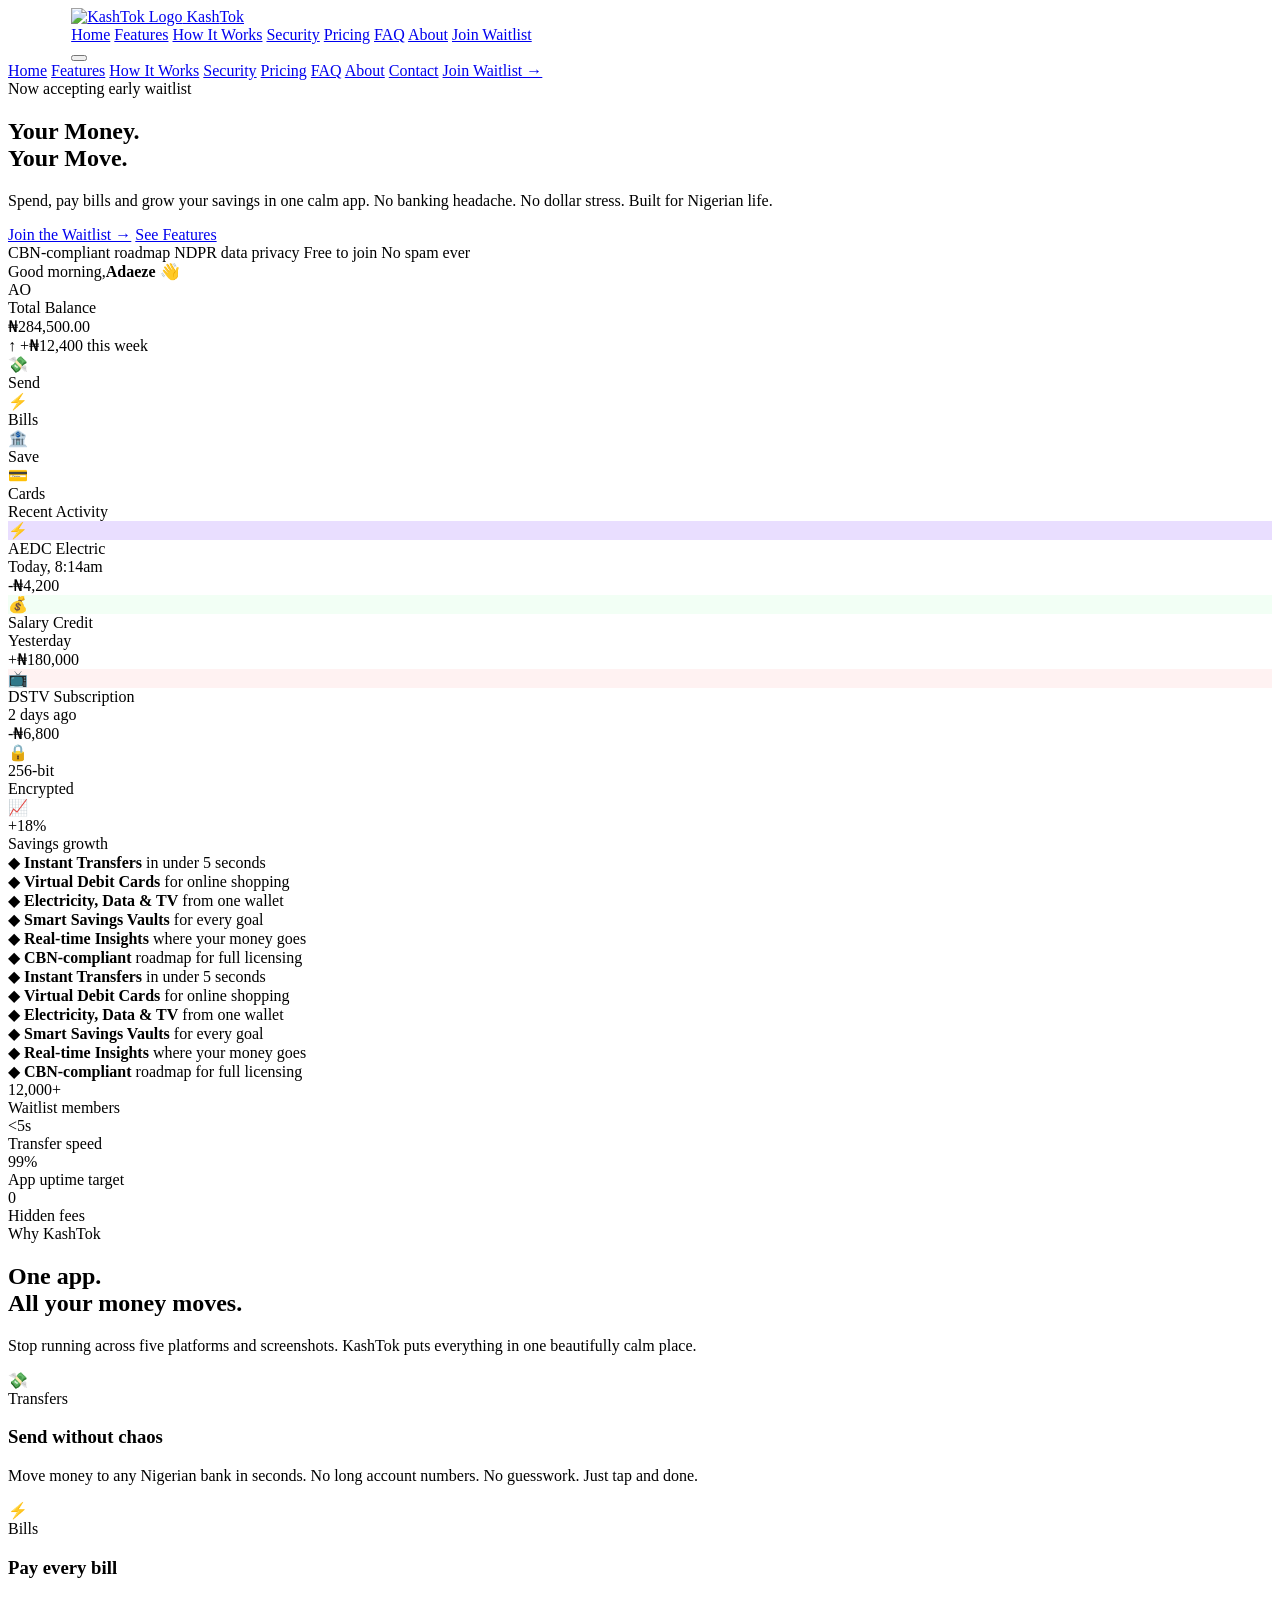
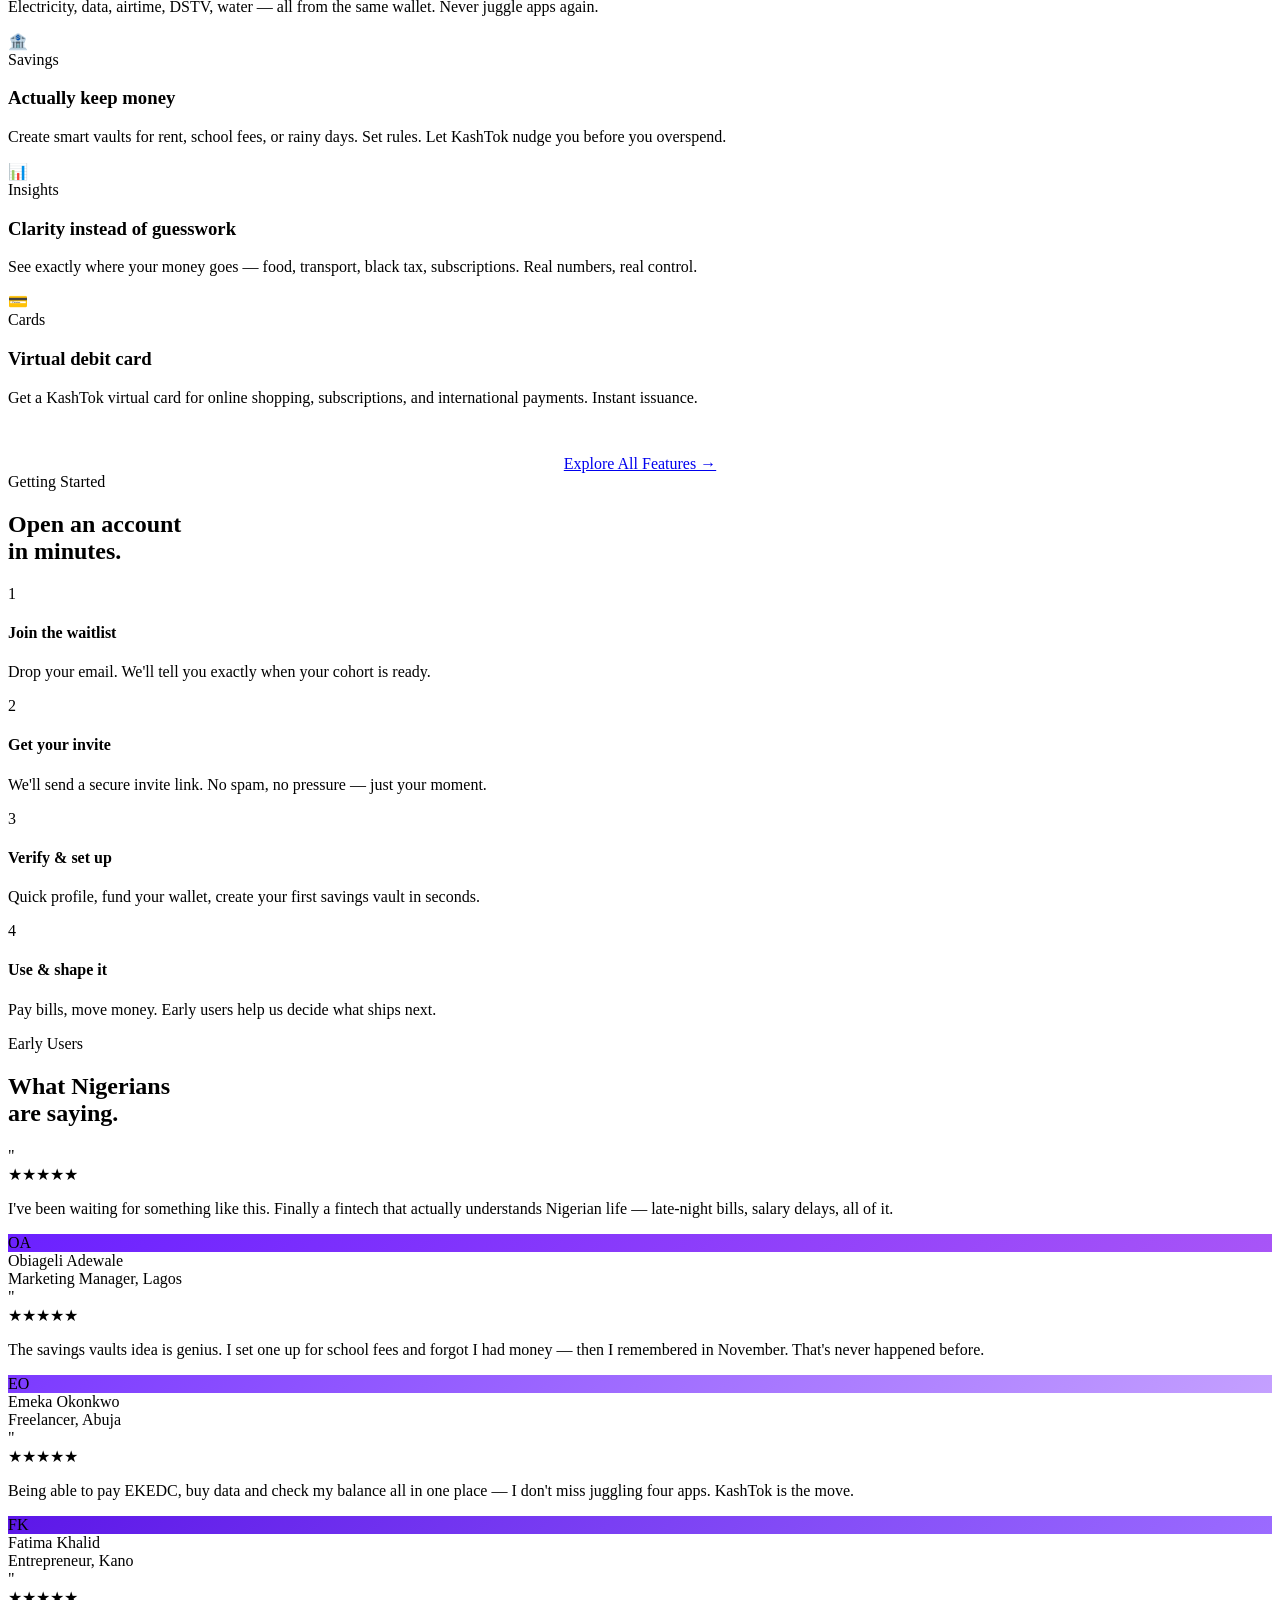
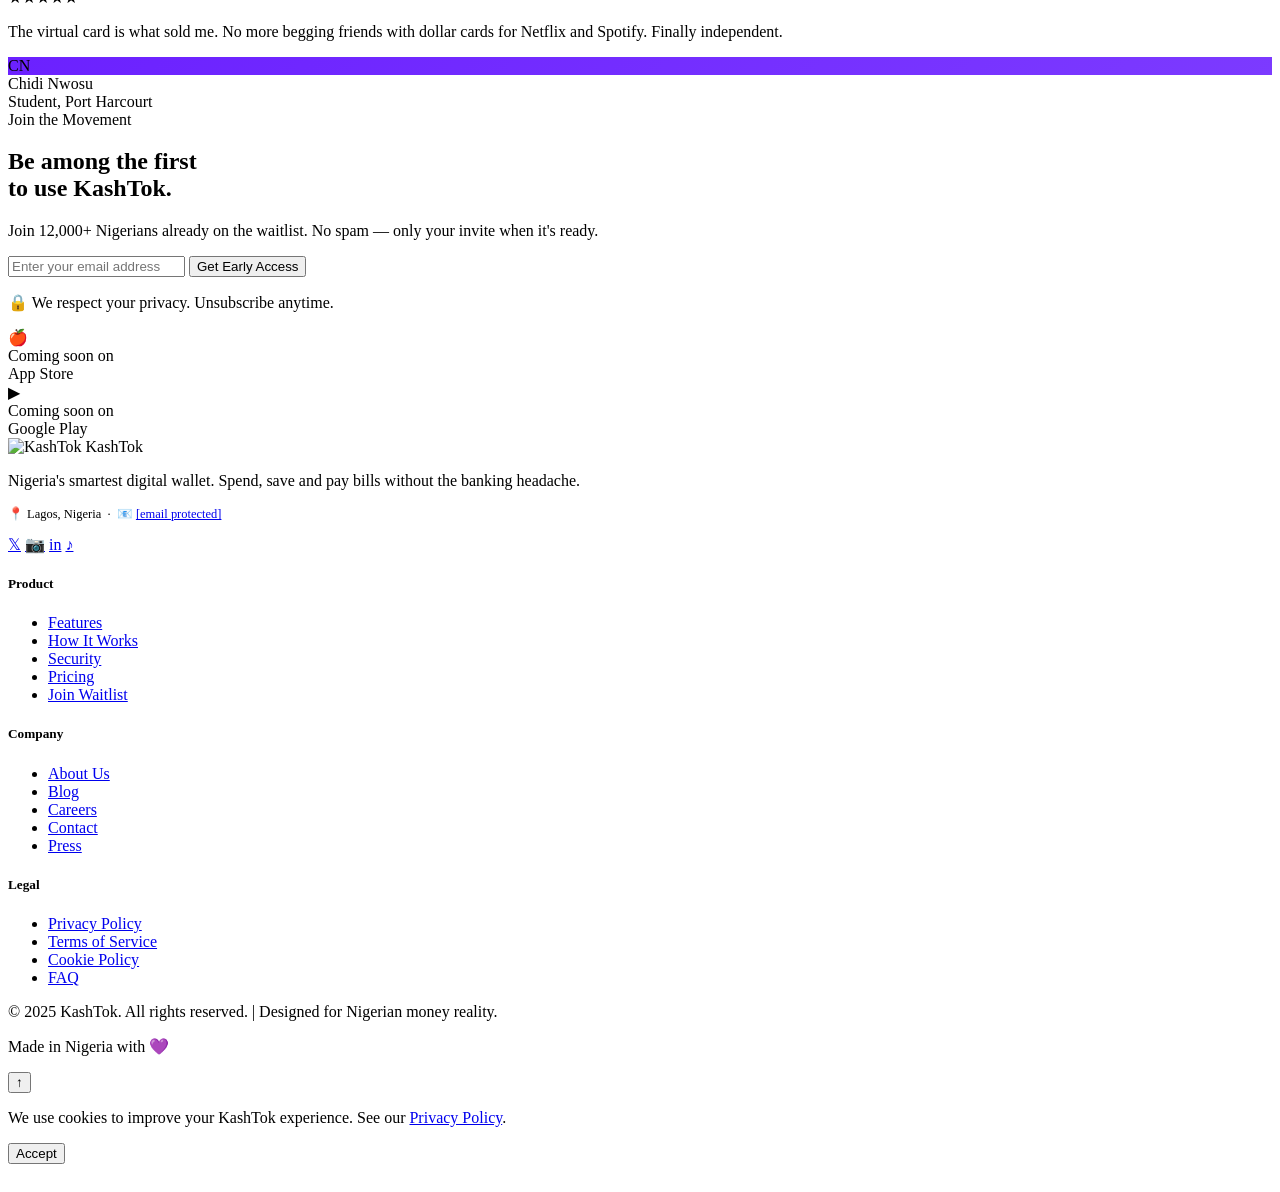
==== kashtok-site/index.html @ 431f0057 "Initial KashTok site" ====
<!DOCTYPE html>
<html lang="en">
<head>
  <meta charset="UTF-8">
  <meta name="viewport" content="width=device-width, initial-scale=1.0, minimum-scale=1.0, viewport-fit=cover">
  <meta http-equiv="X-UA-Compatible" content="IE=edge">
  <meta name="format-detection" content="telephone=yes">
  <title>KashTok — Your Money, Your Move | Nigeria's Smartest Digital Wallet</title>
  <meta name="description" content="KashTok gives you virtual cards, instant transfers, bill payments, and savings vaults — all in one calm app. Built for Nigerian money reality. Join the waitlist today.">
  <meta name="robots" content="index, follow">
  <meta name="author" content="KashTok">
  <meta name="keywords" content="KashTok, fintech Nigeria, digital wallet Nigeria, virtual card Nigeria, save money Nigeria, bills payment app Nigeria, mobile banking Nigeria">
  <link rel="canonical" href="https://kashtok.com/">
  <meta property="og:type" content="website">
  <meta property="og:url" content="https://kashtok.com/">
  <meta property="og:title" content="KashTok — Your Money, Your Move | Nigeria's Smartest Digital Wallet">
  <meta property="og:description" content="KashTok gives you virtual cards, instant transfers, bill payments, and savings vaults — all in one calm app. Built for Nigerian money reality. Join the waitlist today.">
  <meta property="og:image" content="https://kashtok.com/android-chrome-512x512.png">
  <meta property="og:site_name" content="KashTok">
  <meta property="og:locale" content="en_NG">
  <meta name="twitter:card" content="summary_large_image">
  <meta name="twitter:site" content="@kashtokapp">
  <meta name="twitter:title" content="KashTok — Your Money, Your Move | Nigeria's Smartest Digital Wallet">
  <meta name="twitter:description" content="KashTok gives you virtual cards, instant transfers, bill payments, and savings vaults — all in one calm app. Built for Nigerian money reality. Join the waitlist today.">
  <meta name="twitter:image" content="https://kashtok.com/android-chrome-512x512.png">
  <script type="application/ld+json">
  {"@context":"https://schema.org","@type":"FinancialService","name":"KashTok","description":"Nigeria's smartest digital wallet — spend, save and pay bills in one app.","url":"https://kashtok.com","logo":"https://kashtok.com/android-chrome-512x512.png","areaServed":"Nigeria","sameAs":["https://twitter.com/kashtokapp","https://instagram.com/kashtokapp"]}
  </script>
  
  <link rel="icon" type="image/x-icon" href="/favicon.ico">
  <link rel="icon" type="image/png" sizes="32x32" href="/favicon-32x32.png">
  <link rel="icon" type="image/png" sizes="16x16" href="/favicon-16x16.png">
  <link rel="apple-touch-icon" sizes="180x180" href="/apple-touch-icon.png">
  <link rel="manifest" href="/site.webmanifest">
  <meta name="theme-color" content="#6B21FF">
  <meta name="msapplication-TileColor" content="#6B21FF">
  <link rel="preconnect" href="https://fonts.googleapis.com">
  <link rel="preconnect" href="https://fonts.gstatic.com" crossorigin>
  <link href="https://fonts.googleapis.com/css2?family=Sora:wght@300;400;500;600;700;800&family=DM+Sans:ital,opsz,wght@0,9..40,300;0,9..40,400;0,9..40,500;0,9..40,600;1,9..40,400&display=swap" rel="stylesheet">
  <link rel="stylesheet" href="/css/style.css">
  <style>
    nav { padding-left: max(5%, env(safe-area-inset-left)); padding-right: max(5%, env(safe-area-inset-right)); }
    #back-top { bottom: max(2rem, env(safe-area-inset-bottom)); right: max(2rem, env(safe-area-inset-right)); }
    #cookie-banner { padding-bottom: max(1.25rem, env(safe-area-inset-bottom)); }
  </style>
</head>
<body>
<nav id="nav">
  <a class="nav-logo" href="/index.html">
    <img class="nav-logo-img" src="/apple-touch-icon.png" alt="KashTok Logo">
    Kash<span>Tok</span>
  </a>
  <div class="nav-links">
    <a href="/index.html">Home</a>
    <a href="/features.html">Features</a>
    <a href="/how-it-works.html">How It Works</a>
    <a href="/security.html">Security</a>
    <a href="/pricing.html">Pricing</a>
    <a href="/faq.html">FAQ</a>
    <a href="/about.html">About</a>
    <a href="/waitlist.html" class="nav-cta">Join Waitlist</a>
  </div>
  <button class="hamburger" id="hamburger" onclick="toggleMobile()" aria-label="Open menu" aria-expanded="false">
    <span></span><span></span><span></span>
  </button>
</nav>
<div class="mobile-menu" id="mobile-menu">
  <a href="/index.html">Home</a>
  <a href="/features.html">Features</a>
  <a href="/how-it-works.html">How It Works</a>
  <a href="/security.html">Security</a>
  <a href="/pricing.html">Pricing</a>
  <a href="/faq.html">FAQ</a>
  <a href="/about.html">About</a>
  <a href="/contact.html">Contact</a>
  <a href="/waitlist.html">Join Waitlist →</a>
</div>

<!-- HERO -->
<section class="hero">
  <div class="grid-bg"></div>
  <div class="blob blob-a" style="top:-10%;left:-15%"></div>
  <div class="blob blob-b" style="top:30%;right:-10%"></div>

  <div class="hero-inner">
    <!-- Left: Copy -->
    <div>
      <div class="hero-eyebrow">
        <div class="eyebrow-dot"></div>
        <span class="eyebrow-text">Now accepting early waitlist</span>
      </div>
      <h1><span class="gradient-text">Your Money.</span><br>Your Move.</h1>
      <p class="hero-desc">Spend, pay bills and grow your savings in one calm app. No banking headache. No dollar stress. Built for Nigerian life.</p>
      <div class="btn-row">
        <a href="/waitlist.html" class="btn btn-primary btn-lg">Join the Waitlist &rarr;</a>
        <a href="/features.html" class="btn btn-outline btn-lg">See Features</a>
      </div>
      <div class="hero-trust">
        <span class="trust-pill">CBN-compliant roadmap</span>
        <span class="trust-pill">NDPR data privacy</span>
        <span class="trust-pill">Free to join</span>
        <span class="trust-pill">No spam ever</span>
      </div>
    </div>

    <!-- Right: Phone mockup -->
    <div class="hero-visual">
      <div class="phone-glow-ring"></div>
      <div class="phone-float">
        <div class="phone-shell">
          <div class="phone-screen">
            <div class="ph-header">
              <div class="ph-greeting">Good morning,<strong>Adaeze 👋</strong></div>
              <div class="ph-av">AO</div>
            </div>
            <div class="ph-balance">
              <div class="ph-bal-label">Total Balance</div>
              <div class="ph-bal-amount"><span>₦</span>284,500.00</div>
              <div class="ph-bal-change">↑ +₦12,400 this week</div>
            </div>
            <div class="ph-actions">
              <div class="ph-action">
                <div class="ph-action-ic">💸</div>
                <div class="ph-action-lbl">Send</div>
              </div>
              <div class="ph-action">
                <div class="ph-action-ic">⚡</div>
                <div class="ph-action-lbl">Bills</div>
              </div>
              <div class="ph-action">
                <div class="ph-action-ic">🏦</div>
                <div class="ph-action-lbl">Save</div>
              </div>
              <div class="ph-action">
                <div class="ph-action-ic">💳</div>
                <div class="ph-action-lbl">Cards</div>
              </div>
            </div>
            <div class="ph-sec-hdr">Recent Activity</div>
            <div class="ph-tx">
              <div class="ph-tx-l">
                <div class="ph-tx-ic" style="background:rgba(107,33,255,.15)">⚡</div>
                <div><div class="ph-tx-nm">AEDC Electric</div><div class="ph-tx-dt">Today, 8:14am</div></div>
              </div>
              <div class="ph-tx-am ph-tx-neg">-₦4,200</div>
            </div>
            <div class="ph-tx">
              <div class="ph-tx-l">
                <div class="ph-tx-ic" style="background:rgba(130,255,158,.1)">💰</div>
                <div><div class="ph-tx-nm">Salary Credit</div><div class="ph-tx-dt">Yesterday</div></div>
              </div>
              <div class="ph-tx-am ph-tx-pos">+₦180,000</div>
            </div>
            <div class="ph-tx">
              <div class="ph-tx-l">
                <div class="ph-tx-ic" style="background:rgba(255,128,128,.1)">📺</div>
                <div><div class="ph-tx-nm">DSTV Subscription</div><div class="ph-tx-dt">2 days ago</div></div>
              </div>
              <div class="ph-tx-am ph-tx-neg">-₦6,800</div>
            </div>
          </div>
        </div>
        <!-- Floating chips -->
        <div class="chip chip-1">
          <div class="chip-icon">🔒</div>
          <div class="chip-val">256-bit</div>
          <div class="chip-lbl">Encrypted</div>
        </div>
        <div class="chip chip-2">
          <div class="chip-icon">📈</div>
          <div class="chip-val green">+18%</div>
          <div class="chip-lbl">Savings growth</div>
        </div>
      </div>
    </div>
  </div>
</section>

<!-- TICKER -->
<div class="ticker-wrap">
  <div class="ticker-track">
    <div class="ticker-item"><span class="ticker-dot">◆</span> <strong>Instant Transfers</strong> in under 5 seconds</div>
    <div class="ticker-item"><span class="ticker-dot">◆</span> <strong>Virtual Debit Cards</strong> for online shopping</div>
    <div class="ticker-item"><span class="ticker-dot">◆</span> <strong>Electricity, Data & TV</strong> from one wallet</div>
    <div class="ticker-item"><span class="ticker-dot">◆</span> <strong>Smart Savings Vaults</strong> for every goal</div>
    <div class="ticker-item"><span class="ticker-dot">◆</span> <strong>Real-time Insights</strong> where your money goes</div>
    <div class="ticker-item"><span class="ticker-dot">◆</span> <strong>CBN-compliant</strong> roadmap for full licensing</div>
    <!-- duplicate for seamless loop -->
    <div class="ticker-item"><span class="ticker-dot">◆</span> <strong>Instant Transfers</strong> in under 5 seconds</div>
    <div class="ticker-item"><span class="ticker-dot">◆</span> <strong>Virtual Debit Cards</strong> for online shopping</div>
    <div class="ticker-item"><span class="ticker-dot">◆</span> <strong>Electricity, Data & TV</strong> from one wallet</div>
    <div class="ticker-item"><span class="ticker-dot">◆</span> <strong>Smart Savings Vaults</strong> for every goal</div>
    <div class="ticker-item"><span class="ticker-dot">◆</span> <strong>Real-time Insights</strong> where your money goes</div>
    <div class="ticker-item"><span class="ticker-dot">◆</span> <strong>CBN-compliant</strong> roadmap for full licensing</div>
  </div>
</div>

<!-- STATS -->
<div class="stats-band">
  <div class="stats-inner">
    <div class="stat-box fade-up">
      <div class="stat-number" data-target="12000" data-suffix="+">12,000+</div>
      <div class="stat-text">Waitlist members</div>
    </div>
    <div class="stat-box fade-up" style="transition-delay:.1s">
      <div class="stat-number"><span class="accent">&lt;</span>5s</div>
      <div class="stat-text">Transfer speed</div>
    </div>
    <div class="stat-box fade-up" style="transition-delay:.2s">
      <div class="stat-number" data-target="99" data-suffix="%">99%</div>
      <div class="stat-text">App uptime target</div>
    </div>
    <div class="stat-box fade-up" style="transition-delay:.3s">
      <div class="stat-number"><span class="accent">0</span></div>
      <div class="stat-text">Hidden fees</div>
    </div>
  </div>
</div>

<!-- FEATURES PREVIEW -->
<section style="background:var(--bg2)">
  <div class="grid-bg"></div>
  <div class="blob blob-b" style="bottom:-20%;right:-10%;animation-delay:-3s"></div>
  <div class="container">
    <div class="section-head center fade-up">
      <div class="section-label">Why KashTok</div>
      <h2>One app.<br><span class="gradient-text">All your money moves.</span></h2>
      <p class="section-sub center">Stop running across five platforms and screenshots. KashTok puts everything in one beautifully calm place.</p>
    </div>
    <div class="features-grid">
      <div class="feat-card fade-up">
        <div class="feat-icon">💸</div>
        <div class="feat-badge">Transfers</div>
        <h3>Send without chaos</h3>
        <p>Move money to any Nigerian bank in seconds. No long account numbers. No guesswork. Just tap and done.</p>
      </div>
      <div class="feat-card fade-up" style="transition-delay:.1s">
        <div class="feat-icon">⚡</div>
        <div class="feat-badge">Bills</div>
        <h3>Pay every bill</h3>
        <p>Electricity, data, airtime, DSTV, water — all from the same wallet. Never juggle apps again.</p>
      </div>
      <div class="feat-card fade-up" style="transition-delay:.2s">
        <div class="feat-icon">🏦</div>
        <div class="feat-badge">Savings</div>
        <h3>Actually keep money</h3>
        <p>Create smart vaults for rent, school fees, or rainy days. Set rules. Let KashTok nudge you before you overspend.</p>
      </div>
      <div class="feat-card large fade-up" style="transition-delay:.3s">
        <div class="feat-icon">📊</div>
        <div class="feat-badge">Insights</div>
        <h3>Clarity instead of guesswork</h3>
        <p>See exactly where your money goes — food, transport, black tax, subscriptions. Real numbers, real control.</p>
        <div class="mini-chart">
          <div class="bar" style="height:35%"></div>
          <div class="bar active" style="height:60%"></div>
          <div class="bar" style="height:45%"></div>
          <div class="bar active" style="height:80%"></div>
          <div class="bar" style="height:40%"></div>
          <div class="bar active" style="height:70%"></div>
          <div class="bar" style="height:55%"></div>
          <div class="bar active" style="height:90%"></div>
        </div>
      </div>
      <div class="feat-card fade-up" style="transition-delay:.4s">
        <div class="feat-icon">💳</div>
        <div class="feat-badge">Cards</div>
        <h3>Virtual debit card</h3>
        <p>Get a KashTok virtual card for online shopping, subscriptions, and international payments. Instant issuance.</p>
      </div>
    </div>
    <div style="text-align:center;margin-top:3rem">
      <a href="/features.html" class="btn btn-ghost">Explore All Features →</a>
    </div>
  </div>
</section>

<!-- HOW IT WORKS PREVIEW -->
<section>
  <div class="container">
    <div class="section-head center fade-up">
      <div class="section-label">Getting Started</div>
      <h2>Open an account<br><span class="gradient-text">in minutes.</span></h2>
    </div>
    <div class="steps-grid">
      <div class="step-card fade-up">
        <div class="step-num-ring">1</div>
        <h4>Join the waitlist</h4>
        <p>Drop your email. We'll tell you exactly when your cohort is ready.</p>
      </div>
      <div class="step-card fade-up" style="transition-delay:.1s">
        <div class="step-num-ring">2</div>
        <h4>Get your invite</h4>
        <p>We'll send a secure invite link. No spam, no pressure — just your moment.</p>
      </div>
      <div class="step-card fade-up" style="transition-delay:.2s">
        <div class="step-num-ring">3</div>
        <h4>Verify &amp; set up</h4>
        <p>Quick profile, fund your wallet, create your first savings vault in seconds.</p>
      </div>
      <div class="step-card fade-up" style="transition-delay:.3s">
        <div class="step-num-ring">4</div>
        <h4>Use &amp; shape it</h4>
        <p>Pay bills, move money. Early users help us decide what ships next.</p>
      </div>
    </div>
  </div>
</section>

<!-- TESTIMONIALS -->
<section style="background:var(--bg2);overflow:hidden">
  <div class="container">
    <div class="section-head fade-up">
      <div class="section-label">Early Users</div>
      <h2>What Nigerians<br><span class="gradient-text">are saying.</span></h2>
    </div>
    <div class="testi-scroll fade-up">
      <div class="testi-card">
        <div class="testi-quote-mark">"</div>
        <div class="testi-stars">★★★★★</div>
        <p class="testi-text">I've been waiting for something like this. Finally a fintech that actually understands Nigerian life — late-night bills, salary delays, all of it.</p>
        <div class="testi-author">
          <div class="testi-av" style="background:linear-gradient(135deg,#6B21FF,#A855F7)">OA</div>
          <div><div class="testi-name">Obiageli Adewale</div><div class="testi-role">Marketing Manager, Lagos</div></div>
        </div>
      </div>
      <div class="testi-card">
        <div class="testi-quote-mark">"</div>
        <div class="testi-stars">★★★★★</div>
        <p class="testi-text">The savings vaults idea is genius. I set one up for school fees and forgot I had money — then I remembered in November. That's never happened before.</p>
        <div class="testi-author">
          <div class="testi-av" style="background:linear-gradient(135deg,#7C3AFF,#C4A0FF)">EO</div>
          <div><div class="testi-name">Emeka Okonkwo</div><div class="testi-role">Freelancer, Abuja</div></div>
        </div>
      </div>
      <div class="testi-card">
        <div class="testi-quote-mark">"</div>
        <div class="testi-stars">★★★★★</div>
        <p class="testi-text">Being able to pay EKEDC, buy data and check my balance all in one place — I don't miss juggling four apps. KashTok is the move.</p>
        <div class="testi-author">
          <div class="testi-av" style="background:linear-gradient(135deg,#5C17E8,#9B6BFF)">FK</div>
          <div><div class="testi-name">Fatima Khalid</div><div class="testi-role">Entrepreneur, Kano</div></div>
        </div>
      </div>
      <div class="testi-card">
        <div class="testi-quote-mark">"</div>
        <div class="testi-stars">★★★★★</div>
        <p class="testi-text">The virtual card is what sold me. No more begging friends with dollar cards for Netflix and Spotify. Finally independent.</p>
        <div class="testi-author">
          <div class="testi-av" style="background:linear-gradient(135deg,#6B21FF,#7C3AFF)">CN</div>
          <div><div class="testi-name">Chidi Nwosu</div><div class="testi-role">Student, Port Harcourt</div></div>
        </div>
      </div>
    </div>
  </div>
</section>

<!-- CTA -->
<section class="cta-section">
  <div class="blob blob-a" style="top:50%;left:50%;transform:translate(-50%,-50%)"></div>
  <div class="cta-inner fade-up">
    <div class="cta-box">
      <div class="section-label" style="justify-content:center">Join the Movement</div>
      <h2>Be among the first<br><span class="gradient-text">to use KashTok.</span></h2>
      <p>Join 12,000+ Nigerians already on the waitlist. No spam — only your invite when it's ready.</p>
      <form class="waitlist-form" id="waitlist-form-main" onsubmit="return false">
        <input type="email" placeholder="Enter your email address" autocomplete="email" required>
        <button type="submit">Get Early Access</button>
      </form>
      <p class="cta-note">🔒 We respect your privacy. Unsubscribe anytime.</p>
      <div class="store-row">
        <div class="store-badge">
          <div class="store-badge-icon">🍎</div>
          <div class="store-badge-text"><div class="sub">Coming soon on</div><div class="name">App Store</div></div>
        </div>
        <div class="store-badge">
          <div class="store-badge-icon">▶</div>
          <div class="store-badge-text"><div class="sub">Coming soon on</div><div class="name">Google Play</div></div>
        </div>
      </div>
    </div>
  </div>
</section>

<footer>
  <div class="footer-grid">
    <div class="footer-brand">
      <div class="footer-logo">
        <img class="footer-logo-img" src="/apple-touch-icon.png" alt="KashTok">
        Kash<span style="color:var(--purple2)">Tok</span>
      </div>
      <p>Nigeria's smartest digital wallet. Spend, save and pay bills without the banking headache.</p>
      <p style="margin-top:.5rem;font-size:.78rem;">📍 Lagos, Nigeria &nbsp;·&nbsp; 📧 <a href="/cdn-cgi/l/email-protection" class="__cf_email__" data-cfemail="640c0108080b240f05170c100b0f4a070b09">[email&#160;protected]</a></p>
      <div class="footer-social">
        <a href="#" class="soc-btn" aria-label="Twitter">𝕏</a>
        <a href="#" class="soc-btn" aria-label="Instagram">📷</a>
        <a href="#" class="soc-btn" aria-label="LinkedIn">in</a>
        <a href="#" class="soc-btn" aria-label="TikTok">♪</a>
      </div>
    </div>
    <div class="footer-col">
      <h5>Product</h5>
      <ul>
        <li><a href="/features.html">Features</a></li>
        <li><a href="/how-it-works.html">How It Works</a></li>
        <li><a href="/security.html">Security</a></li>
        <li><a href="/pricing.html">Pricing</a></li>
        <li><a href="/waitlist.html">Join Waitlist</a></li>
      </ul>
    </div>
    <div class="footer-col">
      <h5>Company</h5>
      <ul>
        <li><a href="/about.html">About Us</a></li>
        <li><a href="/blog.html">Blog</a></li>
        <li><a href="/careers.html">Careers</a></li>
        <li><a href="/contact.html">Contact</a></li>
        <li><a href="/press.html">Press</a></li>
      </ul>
    </div>
    <div class="footer-col">
      <h5>Legal</h5>
      <ul>
        <li><a href="/privacy.html">Privacy Policy</a></li>
        <li><a href="/terms.html">Terms of Service</a></li>
        <li><a href="/cookies.html">Cookie Policy</a></li>
        <li><a href="/faq.html">FAQ</a></li>
      </ul>
    </div>
  </div>
  <div class="footer-bottom">
    <p class="footer-copy">© 2025 KashTok. All rights reserved. | Designed for Nigerian money reality.</p>
    <p class="footer-made">Made in Nigeria with <span>💜</span></p>
  </div>
</footer>
<button id="back-top" onclick="window.scrollTo({top:0,behavior:'smooth'})" aria-label="Back to top">↑</button>
<div id="cookie-banner" role="dialog" aria-label="Cookie consent">
  <p>We use cookies to improve your KashTok experience. See our <a href="/privacy.html">Privacy Policy</a>.</p>
  <div class="cookie-btns">
    <button class="ck-accept" onclick="closeCookies()">Accept</button>
    <button class="ck-
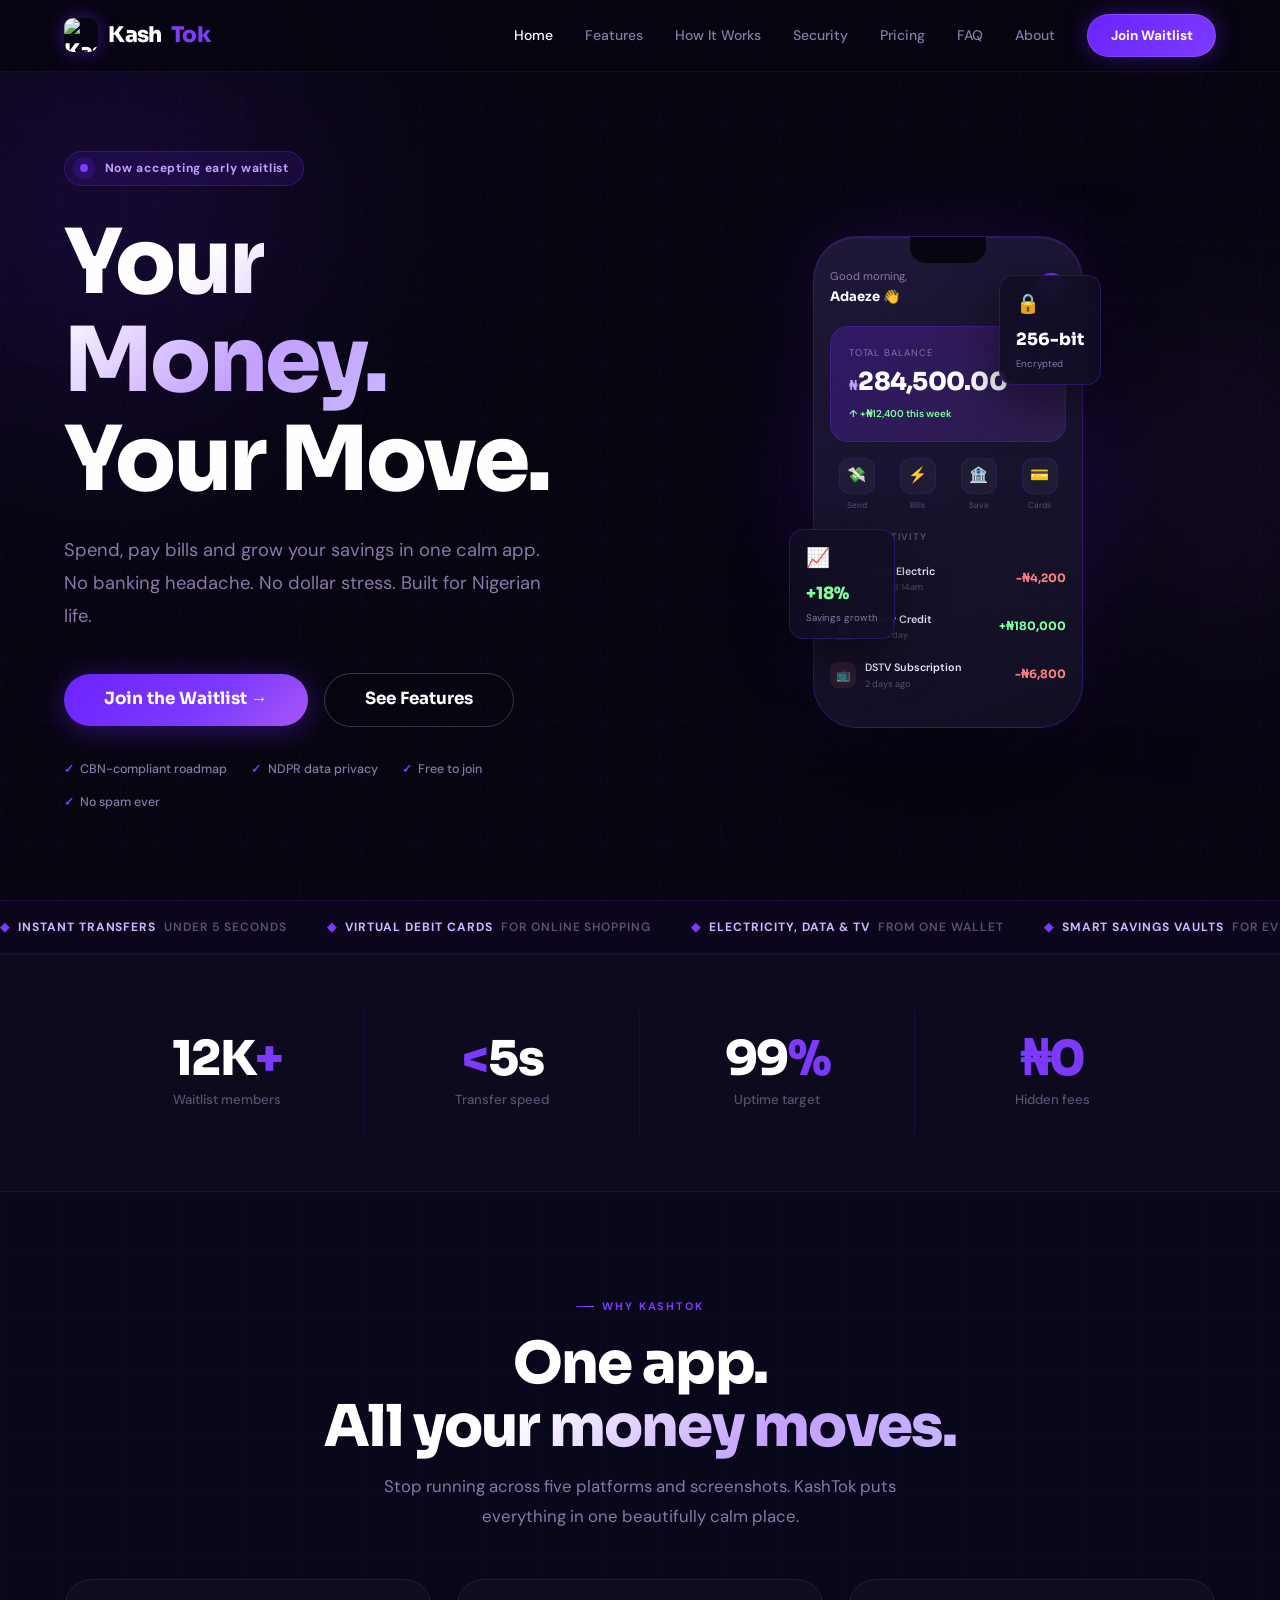
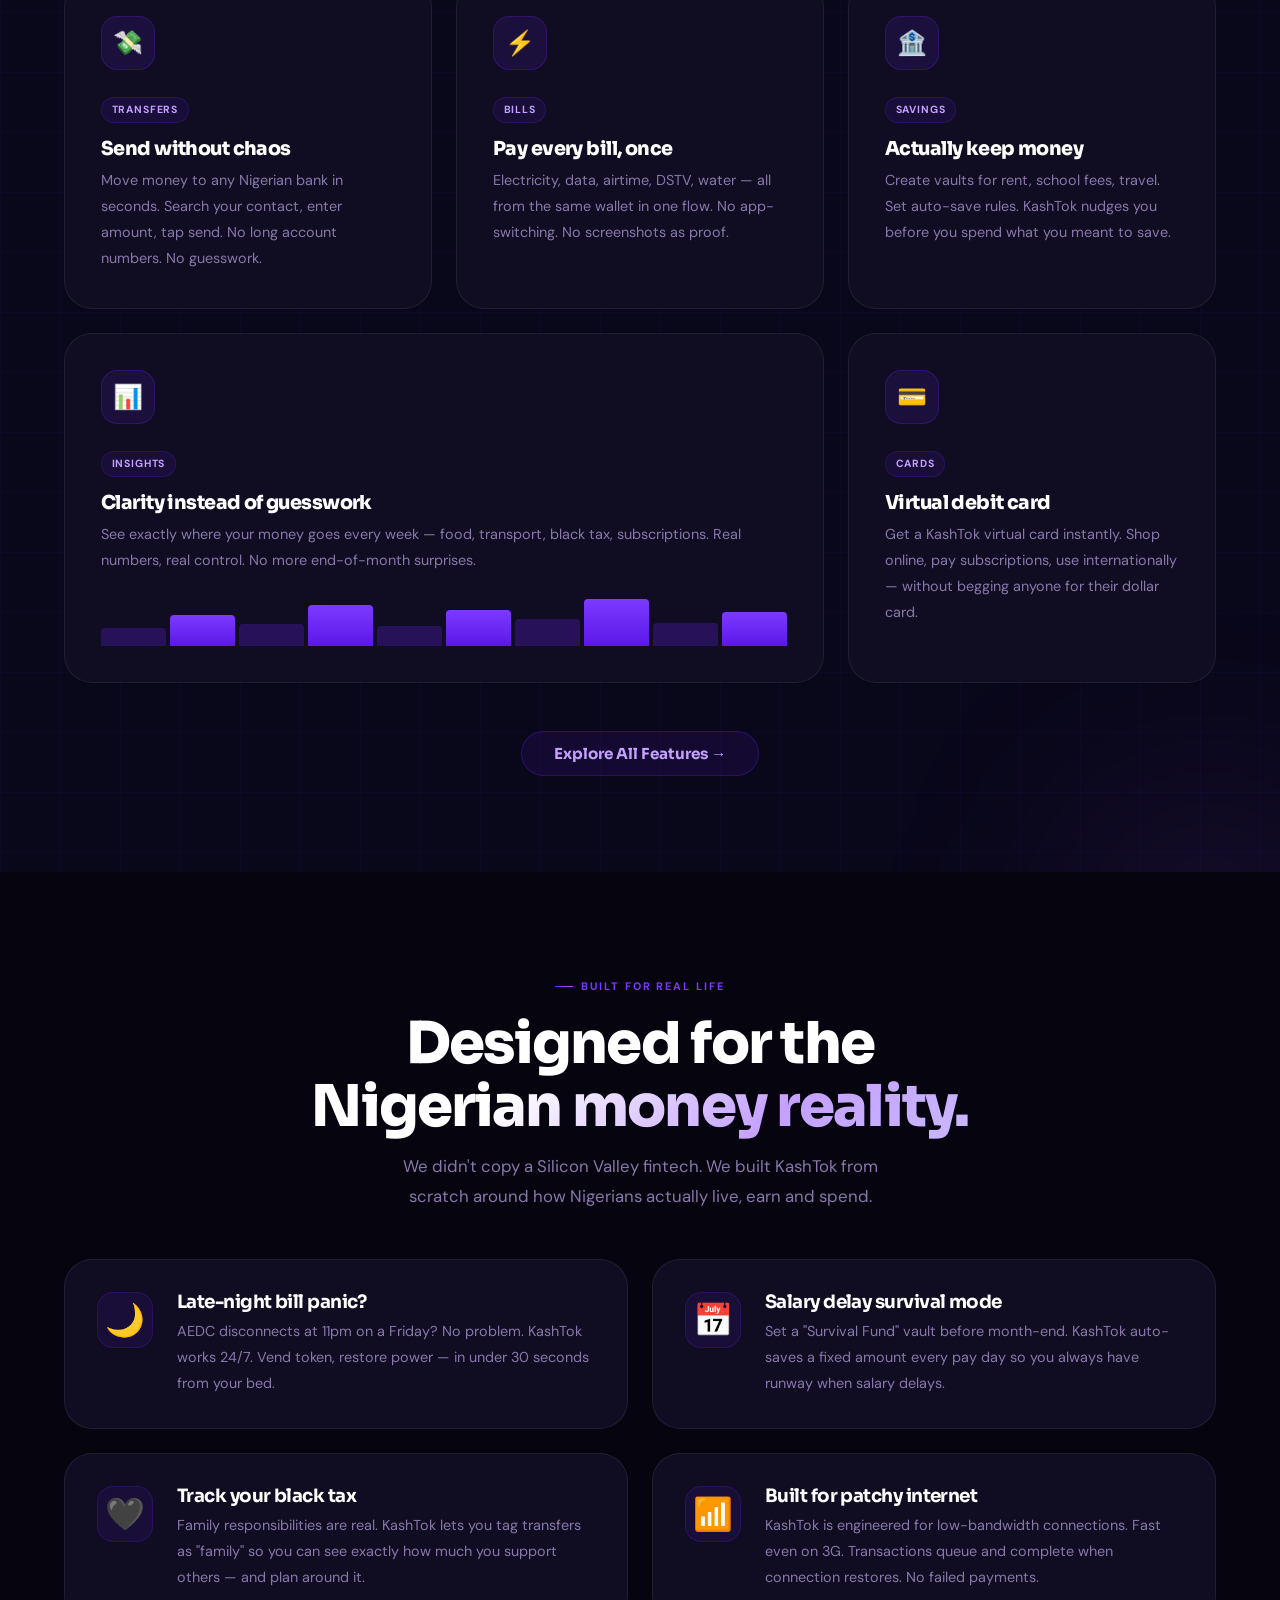
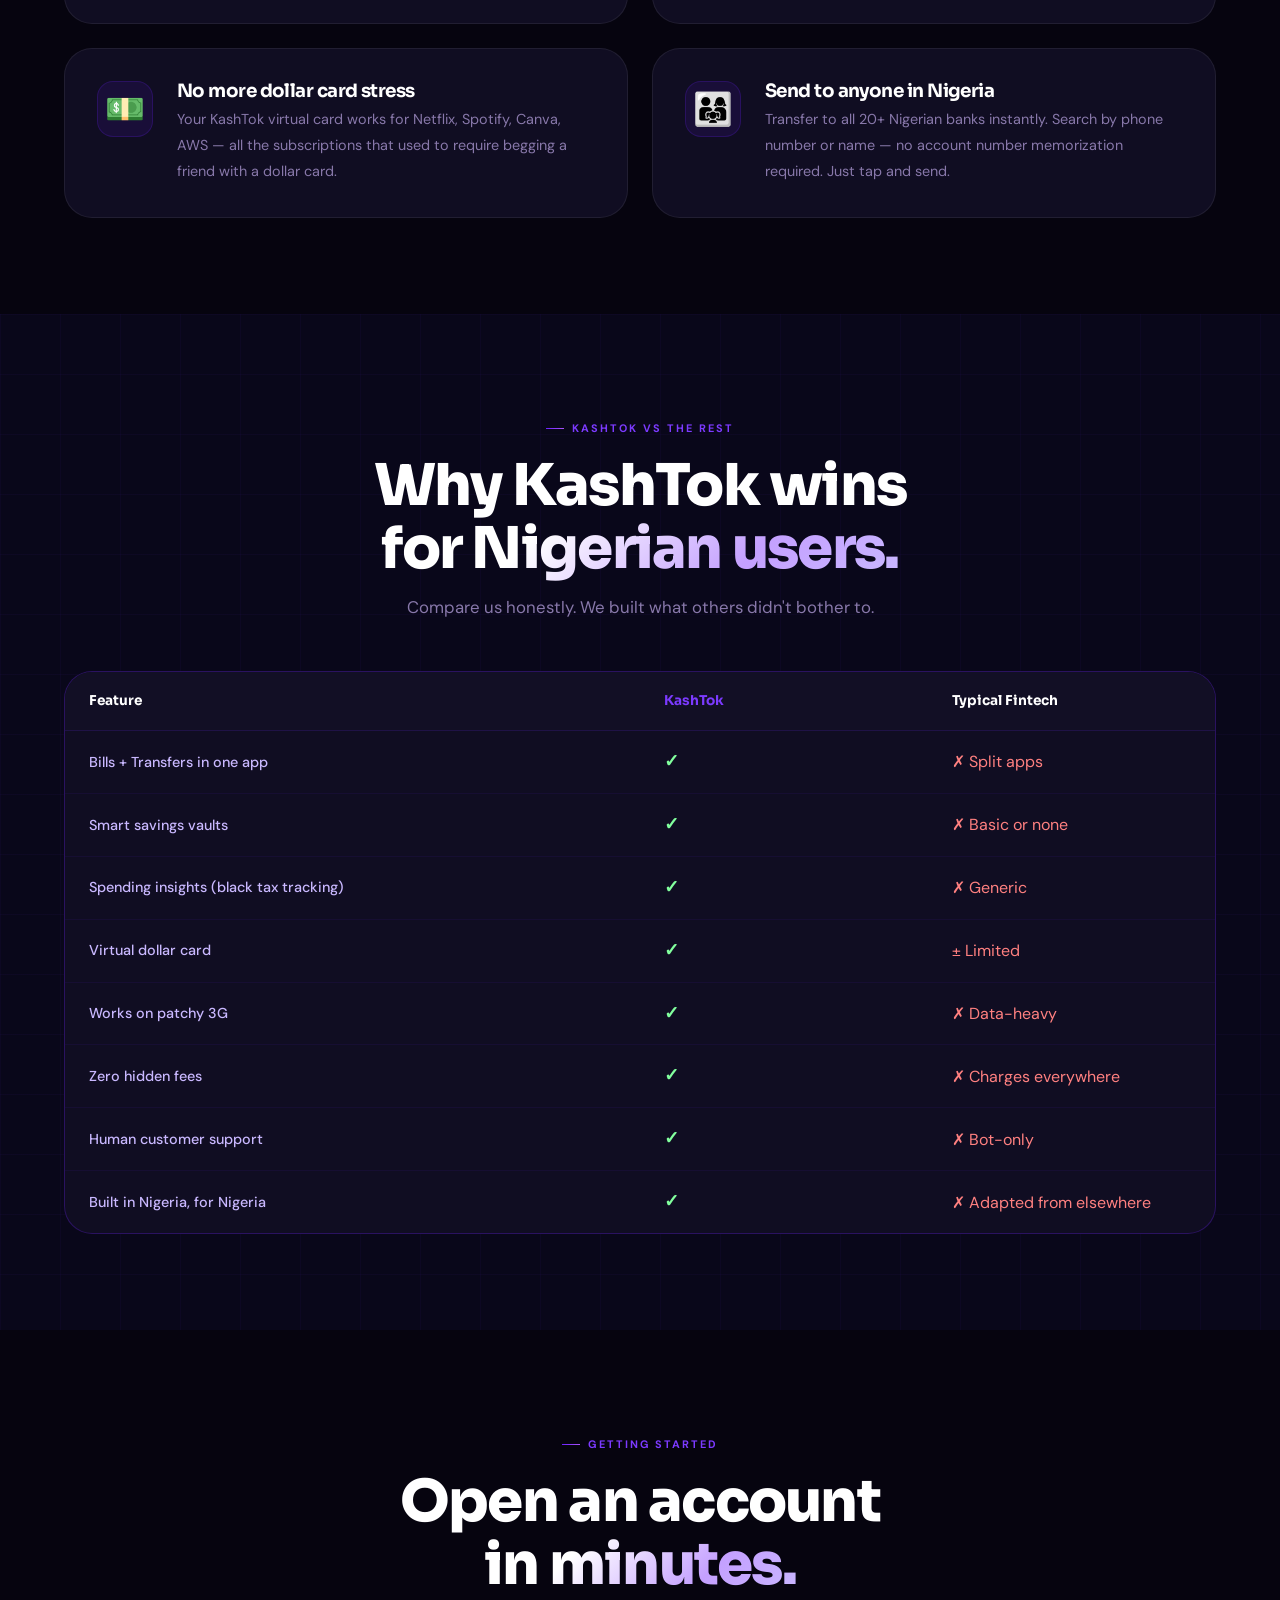
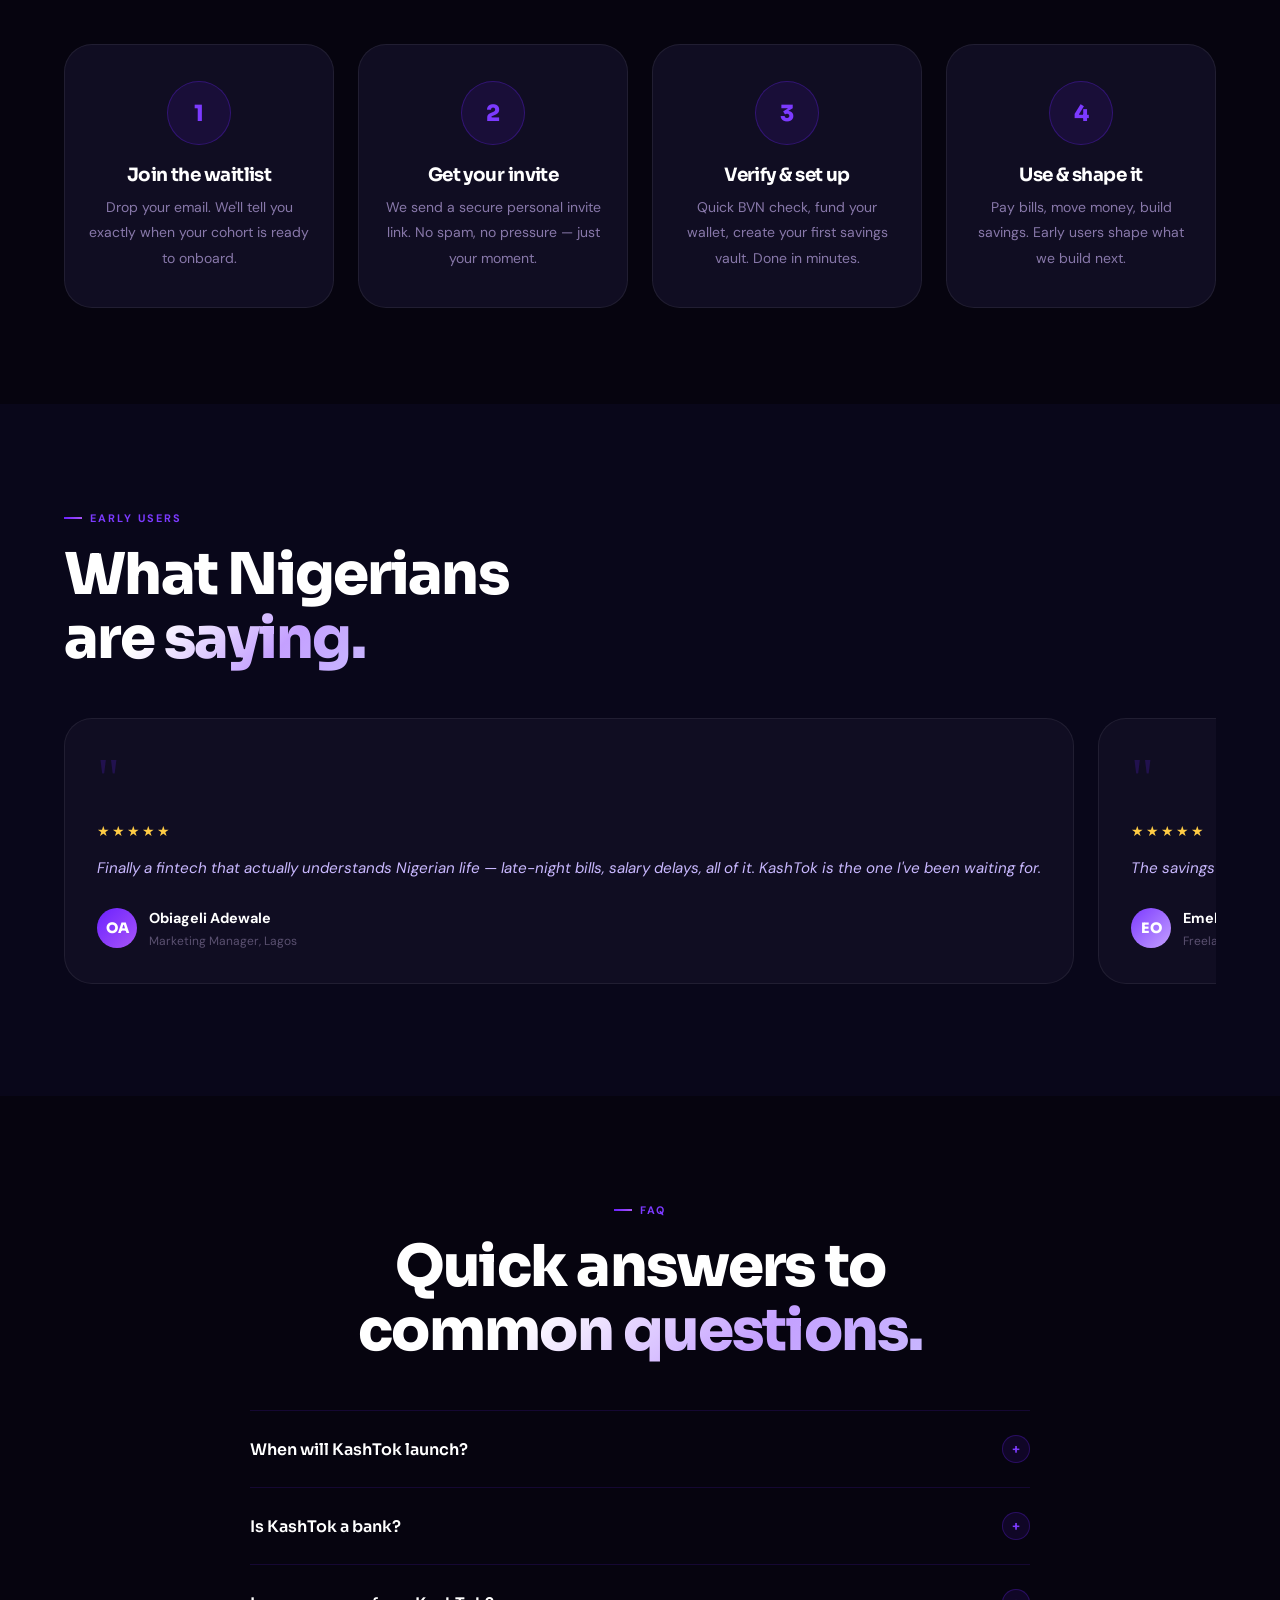
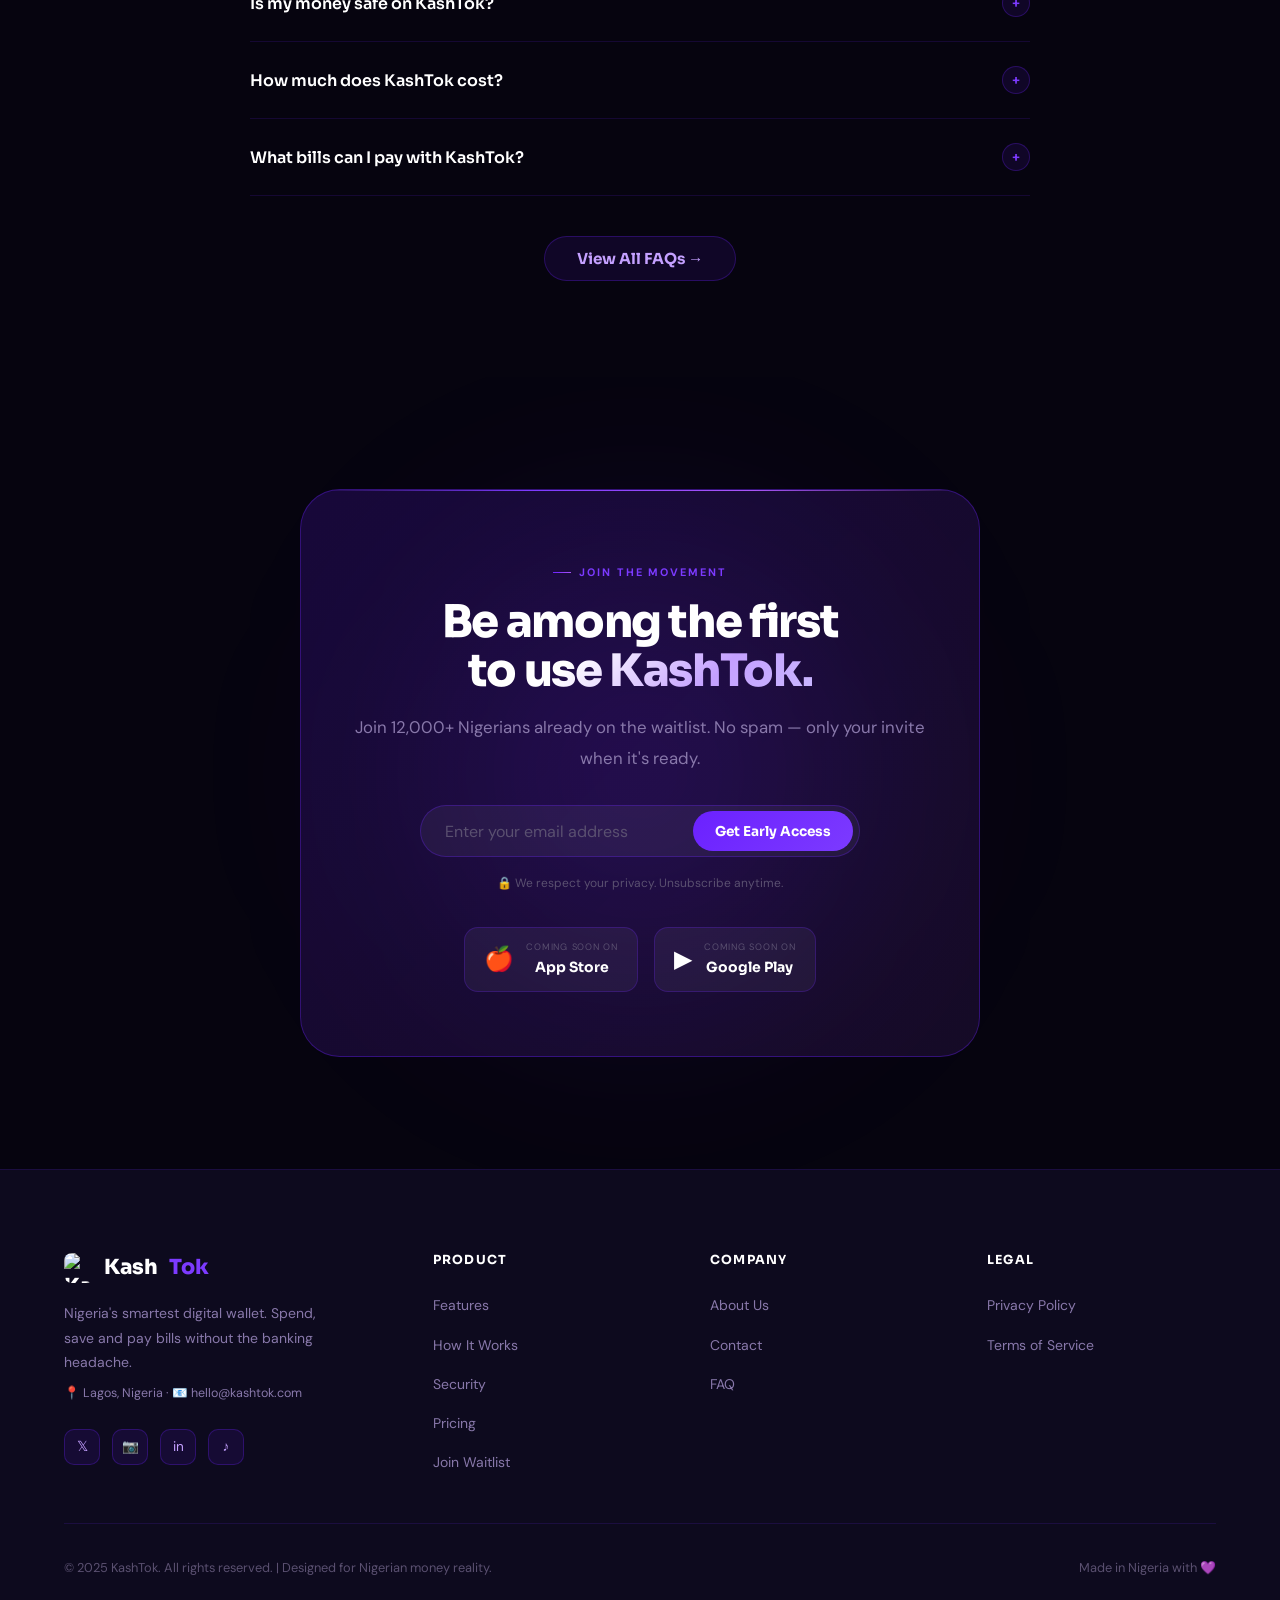
==== commit a37128fb: "Update description" ====
--- a/kashtok-site/index.html
+++ b/kashtok-site/index.html
@@ -3,55 +3,325 @@
 <head>
   <meta charset="UTF-8">
   <meta name="viewport" content="width=device-width, initial-scale=1.0, minimum-scale=1.0, viewport-fit=cover">
-  <meta http-equiv="X-UA-Compatible" content="IE=edge">
-  <meta name="format-detection" content="telephone=yes">
   <title>KashTok — Your Money, Your Move | Nigeria's Smartest Digital Wallet</title>
-  <meta name="description" content="KashTok gives you virtual cards, instant transfers, bill payments, and savings vaults — all in one calm app. Built for Nigerian money reality. Join the waitlist today.">
+  <meta name="description" content="KashTok gives you virtual cards, instant transfers, bill payments, and savings vaults — all in one calm app. Built for Nigerian money reality.">
   <meta name="robots" content="index, follow">
-  <meta name="author" content="KashTok">
-  <meta name="keywords" content="KashTok, fintech Nigeria, digital wallet Nigeria, virtual card Nigeria, save money Nigeria, bills payment app Nigeria, mobile banking Nigeria">
   <link rel="canonical" href="https://kashtok.com/">
-  <meta property="og:type" content="website">
+  <meta property="og:title" content="KashTok — Your Money, Your Move">
+  <meta property="og:description" content="Nigeria's smartest digital wallet. Spend, save and pay bills in one app.">
+  <meta property="og:image" content="https://kashtok.com/android-chrome-512x512.png">
   <meta property="og:url" content="https://kashtok.com/">
-  <meta property="og:title" content="KashTok — Your Money, Your Move | Nigeria's Smartest Digital Wallet">
-  <meta property="og:description" content="KashTok gives you virtual cards, instant transfers, bill payments, and savings vaults — all in one calm app. Built for Nigerian money reality. Join the waitlist today.">
-  <meta property="og:image" content="https://kashtok.com/android-chrome-512x512.png">
-  <meta property="og:site_name" content="KashTok">
-  <meta property="og:locale" content="en_NG">
   <meta name="twitter:card" content="summary_large_image">
-  <meta name="twitter:site" content="@kashtokapp">
-  <meta name="twitter:title" content="KashTok — Your Money, Your Move | Nigeria's Smartest Digital Wallet">
-  <meta name="twitter:description" content="KashTok gives you virtual cards, instant transfers, bill payments, and savings vaults — all in one calm app. Built for Nigerian money reality. Join the waitlist today.">
-  <meta name="twitter:image" content="https://kashtok.com/android-chrome-512x512.png">
-  <script type="application/ld+json">
-  {"@context":"https://schema.org","@type":"FinancialService","name":"KashTok","description":"Nigeria's smartest digital wallet — spend, save and pay bills in one app.","url":"https://kashtok.com","logo":"https://kashtok.com/android-chrome-512x512.png","areaServed":"Nigeria","sameAs":["https://twitter.com/kashtokapp","https://instagram.com/kashtokapp"]}
-  </script>
-  
   <link rel="icon" type="image/x-icon" href="/favicon.ico">
   <link rel="icon" type="image/png" sizes="32x32" href="/favicon-32x32.png">
-  <link rel="icon" type="image/png" sizes="16x16" href="/favicon-16x16.png">
   <link rel="apple-touch-icon" sizes="180x180" href="/apple-touch-icon.png">
   <link rel="manifest" href="/site.webmanifest">
   <meta name="theme-color" content="#6B21FF">
-  <meta name="msapplication-TileColor" content="#6B21FF">
   <link rel="preconnect" href="https://fonts.googleapis.com">
   <link rel="preconnect" href="https://fonts.gstatic.com" crossorigin>
-  <link href="https://fonts.googleapis.com/css2?family=Sora:wght@300;400;500;600;700;800&family=DM+Sans:ital,opsz,wght@0,9..40,300;0,9..40,400;0,9..40,500;0,9..40,600;1,9..40,400&display=swap" rel="stylesheet">
-  <link rel="stylesheet" href="/css/style.css">
+  <link href="https://fonts.googleapis.com/css2?family=Sora:wght@300;400;500;600;700;800&family=DM+Sans:ital,opsz,wght@0,9..40,300;0,9..40,400;0,9..40,500;0,9..40,600&display=swap" rel="stylesheet">
   <style>
-    nav { padding-left: max(5%, env(safe-area-inset-left)); padding-right: max(5%, env(safe-area-inset-right)); }
-    #back-top { bottom: max(2rem, env(safe-area-inset-bottom)); right: max(2rem, env(safe-area-inset-right)); }
-    #cookie-banner { padding-bottom: max(1.25rem, env(safe-area-inset-bottom)); }
+    /* ── TOKENS ── */
+    :root {
+      --bg:#06040F; --bg2:#09071A; --surface:#0D0A1E; --surface2:#120F25;
+      --card:#100D22; --card2:#161230;
+      --purple:#6B21FF; --purple2:#7C3AFF; --purple3:#5C17E8;
+      --purple-lt:#9B6BFF; --purple-xl:#C4A0FF; --violet:#A855F7;
+      --white:#FFF; --off-white:#EEE9FF; --lavender:#C9B8FF;
+      --muted:#8878AA; --muted2:#5A5070;
+      --border:rgba(107,33,255,.15); --border2:rgba(107,33,255,.28);
+      --border3:rgba(255,255,255,.07);
+      --font-h:'Sora',sans-serif; --font-b:'DM Sans',sans-serif;
+      --r3:28px; --r2:18px; --r:10px;
+      --trans:.3s cubic-bezier(.4,0,.2,1);
+    }
+    *,*::before,*::after{box-sizing:border-box;margin:0;padding:0}
+    html{scroll-behavior:smooth;font-size:16px;-webkit-text-size-adjust:100%;overflow-x:hidden}
+    body{background:var(--bg);color:var(--white);font-family:var(--font-b);line-height:1.7;overflow-x:hidden;-webkit-font-smoothing:antialiased}
+    a{text-decoration:none;color:inherit}
+    img{max-width:100%;display:block}
+    ul{list-style:none}
+    button,input{font-family:var(--font-b)}
+    input{font-size:16px!important;-webkit-appearance:none}
+    *{-webkit-tap-highlight-color:transparent}
+    /* GRAIN */
+    body::after{content:'';position:fixed;inset:0;pointer-events:none;z-index:9998;background-image:url("data:image/svg+xml,%3Csvg viewBox='0 0 256 256' xmlns='http://www.w3.org/2000/svg'%3E%3Cfilter id='n'%3E%3CfeTurbulence type='fractalNoise' baseFrequency='0.85' numOctaves='4' stitchTiles='stitch'/%3E%3C/filter%3E%3Crect width='100%25' height='100%25' filter='url(%23n)' opacity='1'/%3E%3C/svg%3E");background-size:128px;opacity:.025}
+    /* GRID */
+    .grid-bg{position:absolute;inset:0;pointer-events:none;z-index:0;background-image:linear-gradient(rgba(107,33,255,.04) 1px,transparent 1px),linear-gradient(90deg,rgba(107,33,255,.04) 1px,transparent 1px);background-size:60px 60px}
+    /* BLOBS */
+    .blob{position:absolute;border-radius:50%;filter:blur(100px);pointer-events:none;z-index:0;animation:blob-drift 14s ease-in-out infinite}
+    @keyframes blob-drift{0%,100%{transform:translate(0,0) scale(1)}33%{transform:translate(30px,-20px) scale(1.05)}66%{transform:translate(-20px,15px) scale(.95)}}
+    .blob-a{background:radial-gradient(circle,rgba(107,33,255,.22) 0%,transparent 70%);width:600px;height:600px}
+    .blob-b{background:radial-gradient(circle,rgba(168,85,247,.15) 0%,transparent 70%);width:400px;height:400px;animation-delay:-5s}
+    /* TYPOGRAPHY */
+    h1,h2,h3,h4{font-family:var(--font-h);font-weight:800;line-height:1.1;letter-spacing:-.03em}
+    h1{font-size:clamp(2.8rem,7vw,6rem)}
+    h2{font-size:clamp(2rem,4.5vw,3.8rem)}
+    h3{font-size:1.4rem}
+    h4{font-size:1.15rem;font-weight:700}
+    p{color:var(--muted);font-size:1.05rem;line-height:1.8}
+    .gradient-text{background:linear-gradient(135deg,var(--white) 30%,var(--purple-xl) 70%,var(--lavender) 100%);-webkit-background-clip:text;-webkit-text-fill-color:transparent;background-clip:text}
+    /* NAVBAR */
+    nav{position:fixed;top:0;left:0;right:0;z-index:1000;height:72px;padding:0 5%;display:flex;align-items:center;justify-content:space-between;background:rgba(6,4,15,.88);backdrop-filter:blur(28px);-webkit-backdrop-filter:blur(28px);border-bottom:1px solid rgba(107,33,255,.15);transition:all var(--trans)}
+    nav.scrolled{background:rgba(6,4,15,.97);border-bottom-color:rgba(107,33,255,.3);box-shadow:0 2px 40px rgba(0,0,0,.6)}
+    .nav-logo{display:flex;align-items:center;gap:.65rem;font-family:var(--font-h);font-weight:800;font-size:1.35rem;letter-spacing:-.04em}
+    .nav-logo-img{width:34px;height:34px;border-radius:9px;object-fit:cover;box-shadow:0 0 18px rgba(107,33,255,.5)}
+    .nav-logo span{color:var(--purple2)}
+    .nav-links{display:flex;align-items:center;gap:2rem}
+    .nav-links a{color:var(--muted);font-size:.875rem;font-weight:500;transition:color var(--trans)}
+    .nav-links a:hover,.nav-links a.active{color:var(--white)}
+    .nav-cta{background:linear-gradient(135deg,var(--purple),var(--purple2))!important;color:var(--white)!important;padding:.55rem 1.4rem;border-radius:100px;font-weight:700!important;font-size:.85rem!important;box-shadow:0 0 24px rgba(107,33,255,.4);border:1px solid rgba(255,255,255,.12)!important}
+    .nav-cta:hover{transform:translateY(-1px);box-shadow:0 6px 32px rgba(107,33,255,.6)!important}
+    .hamburger{display:none;flex-direction:column;gap:5px;cursor:pointer;background:none;border:none;padding:6px}
+    .hamburger span{display:block;width:24px;height:2px;background:var(--white);border-radius:2px;transition:var(--trans)}
+    .mobile-menu{display:none;position:fixed;top:72px;left:0;right:0;background:rgba(6,4,15,.98);backdrop-filter:blur(28px);border-bottom:1px solid var(--border);padding:2rem 5%;z-index:999;flex-direction:column}
+    .mobile-menu a{color:var(--muted);font-size:1rem;font-weight:500;padding:.9rem 0;border-bottom:1px solid rgba(107,33,255,.1);transition:color var(--trans)}
+    .mobile-menu a:last-child{border:none;color:var(--purple2);font-weight:700;margin-top:.5rem}
+    .mobile-menu.open{display:flex}
+    /* SECTIONS */
+    section{padding:6rem 5%;position:relative;overflow:hidden}
+    .container{max-width:1200px;margin:0 auto}
+    .section-label{display:inline-flex;align-items:center;gap:.5rem;font-size:.68rem;font-weight:700;letter-spacing:.18em;text-transform:uppercase;color:var(--purple2);margin-bottom:1rem}
+    .section-label::before{content:'';width:18px;height:1.5px;background:linear-gradient(90deg,var(--purple),var(--violet))}
+    .section-head{margin-bottom:3rem}
+    .section-head.center{text-align:center}
+    .section-head.center .section-label{justify-content:center}
+    /* BUTTONS */
+    .btn{display:inline-flex;align-items:center;gap:.5rem;padding:.875rem 2rem;border-radius:100px;font-weight:700;font-size:.95rem;cursor:pointer;transition:all var(--trans);border:none;line-height:1;font-family:var(--font-h)}
+    .btn-primary{background:linear-gradient(135deg,var(--purple) 0%,var(--purple2) 60%,var(--violet) 100%);color:var(--white);box-shadow:0 4px 30px rgba(107,33,255,.4)}
+    .btn-primary:hover{transform:translateY(-2px);box-shadow:0 10px 50px rgba(107,33,255,.6)}
+    .btn-outline{background:transparent;color:var(--white);border:1.5px solid rgba(255,255,255,.2)}
+    .btn-outline:hover{border-color:var(--purple2);background:rgba(107,33,255,.08);transform:translateY(-2px)}
+    .btn-ghost{background:rgba(107,33,255,.1);color:var(--purple-xl);border:1px solid var(--border2)}
+    .btn-ghost:hover{background:rgba(107,33,255,.2);transform:translateY(-2px)}
+    .btn-lg{padding:1.1rem 2.5rem;font-size:1.05rem}
+    .btn-row{display:flex;flex-wrap:wrap;gap:1rem;align-items:center}
+    /* HERO */
+    .hero{min-height:100vh;display:flex;align-items:center;padding:9rem 5% 5rem}
+    .hero-inner{display:grid;grid-template-columns:1fr 1fr;gap:5rem;align-items:center;position:relative;z-index:2;max-width:1200px;margin:0 auto;width:100%}
+    .hero-eyebrow{display:inline-flex;align-items:center;gap:.6rem;background:rgba(107,33,255,.12);border:1px solid rgba(107,33,255,.3);border-radius:100px;padding:.35rem .9rem .35rem .5rem;margin-bottom:1.75rem}
+    .eyebrow-dot{width:22px;height:22px;background:rgba(107,33,255,.2);border-radius:50%;display:flex;align-items:center;justify-content:center}
+    .eyebrow-dot::after{content:'';width:8px;height:8px;background:var(--purple2);border-radius:50%;display:block;animation:pulse-dot 1.8s infinite}
+    @keyframes pulse-dot{0%,100%{transform:scale(1)}50%{transform:scale(.6);opacity:.5}}
+    .eyebrow-text{font-size:.75rem;font-weight:700;color:var(--purple-xl);letter-spacing:.06em}
+    .hero h1{margin-bottom:1.5rem}
+    .hero-desc{font-size:1.15rem;max-width:500px;margin-bottom:2.5rem}
+    .trust-row{display:flex;flex-wrap:wrap;gap:.75rem 1.5rem;margin-top:2rem}
+    .trust-pill{display:flex;align-items:center;gap:.4rem;font-size:.78rem;color:var(--muted);font-weight:500}
+    .trust-pill::before{content:'✓';color:var(--purple2);font-weight:800}
+    /* PHONE */
+    .hero-visual{position:relative;display:flex;align-items:center;justify-content:center}
+    .phone-glow-ring{position:absolute;width:480px;height:480px;border-radius:50%;background:radial-gradient(circle,rgba(107,33,255,.2) 0%,transparent 65%);animation:pulse-ring 5s ease-in-out infinite}
+    @keyframes pulse-ring{0%,100%{transform:scale(1)}50%{transform:scale(1.08);opacity:.7}}
+    .phone-float{position:relative;z-index:3;animation:phone-float 7s ease-in-out infinite}
+    @keyframes phone-float{0%,100%{transform:translateY(0) rotate(-1.5deg)}50%{transform:translateY(-18px) rotate(1deg)}}
+    .phone-shell{width:270px;background:linear-gradient(160deg,#1D1636 0%,#100D22 100%);border-radius:44px;border:1.5px solid rgba(107,33,255,.3);padding:22px 16px 28px;box-shadow:0 50px 100px rgba(0,0,0,.7),0 0 80px rgba(107,33,255,.2),inset 0 1px 0 rgba(255,255,255,.07);position:relative;overflow:hidden}
+    .phone-shell::before{content:'';position:absolute;top:0;left:50%;transform:translateX(-50%);width:76px;height:26px;background:#06040F;border-radius:0 0 16px 16px;z-index:10}
+    .ph-header{display:flex;justify-content:space-between;align-items:center;margin-bottom:1.1rem;padding-top:.5rem}
+    .ph-greeting{font-size:.7rem;color:var(--muted)}
+    .ph-greeting strong{color:var(--white);display:block;font-family:var(--font-h);font-size:.82rem}
+    .ph-av{width:30px;height:30px;border-radius:50%;background:linear-gradient(135deg,var(--purple),var(--violet));display:flex;align-items:center;justify-content:center;font-size:.65rem;font-weight:800}
+    .ph-balance{background:linear-gradient(135deg,rgba(107,33,255,.25) 0%,rgba(168,85,247,.15) 100%);border:1px solid rgba(107,33,255,.3);border-radius:18px;padding:1.1rem;margin-bottom:1rem;position:relative;overflow:hidden}
+    .ph-balance::before{content:'';position:absolute;top:-40px;right:-40px;width:110px;height:110px;background:radial-gradient(circle,rgba(107,33,255,.3) 0%,transparent 70%)}
+    .ph-bal-label{font-size:.6rem;color:rgba(255,255,255,.4);letter-spacing:.1em;text-transform:uppercase}
+    .ph-bal-amount{font-family:var(--font-h);font-size:1.55rem;font-weight:800;letter-spacing:-.03em}
+    .ph-bal-amount span{font-size:.8rem;color:var(--purple-xl);margin-right:.15rem}
+    .ph-bal-change{font-size:.62rem;color:#82FF9E;font-weight:600;margin-top:.2rem}
+    .ph-actions{display:grid;grid-template-columns:repeat(4,1fr);gap:.5rem;margin-bottom:1rem}
+    .ph-action{display:flex;flex-direction:column;align-items:center;gap:.35rem}
+    .ph-action-ic{width:36px;height:36px;border-radius:11px;background:rgba(255,255,255,.04);border:1px solid rgba(107,33,255,.2);display:flex;align-items:center;justify-content:center;font-size:.95rem}
+    .ph-action-lbl{font-size:.52rem;color:var(--muted2);text-align:center}
+    .ph-sec-hdr{font-size:.6rem;color:var(--muted2);font-weight:600;letter-spacing:.08em;text-transform:uppercase;margin-bottom:.6rem}
+    .ph-tx{display:flex;align-items:center;justify-content:space-between;padding:.42rem 0;border-bottom:1px solid rgba(107,33,255,.06)}
+    .ph-tx:last-child{border:none}
+    .ph-tx-l{display:flex;align-items:center;gap:.55rem}
+    .ph-tx-ic{width:26px;height:26px;border-radius:8px;display:flex;align-items:center;justify-content:center;font-size:.75rem}
+    .ph-tx-nm{font-size:.67rem;color:var(--off-white);font-weight:600}
+    .ph-tx-dt{font-size:.57rem;color:var(--muted2)}
+    .ph-tx-am{font-size:.72rem;font-weight:700;font-family:var(--font-h)}
+    .tx-neg{color:#FF8080}.tx-pos{color:#82FF9E}
+    .chip{position:absolute;z-index:4;background:rgba(16,13,34,.92);border:1px solid rgba(107,33,255,.3);border-radius:14px;padding:.75rem 1rem;backdrop-filter:blur(20px);box-shadow:0 16px 48px rgba(0,0,0,.5)}
+    .chip-1{top:8%;right:-18px;animation:chip-float 6s ease-in-out infinite}
+    .chip-2{bottom:18%;left:-24px;animation:chip-float 8s ease-in-out infinite .8s}
+    @keyframes chip-float{0%,100%{transform:translateY(0)}50%{transform:translateY(-10px)}}
+    .chip-val{font-family:var(--font-h);font-size:1.05rem;font-weight:800}
+    .chip-val.green{color:#82FF9E}
+    .chip-lbl{font-size:.6rem;color:var(--muted);margin-top:.1rem}
+    .chip-icon{font-size:1.2rem;margin-bottom:.3rem}
+    /* TICKER */
+    .ticker-wrap{overflow:hidden;padding:1rem 0;background:rgba(107,33,255,.06);border-top:1px solid rgba(107,33,255,.15);border-bottom:1px solid rgba(107,33,255,.15)}
+    .ticker-track{display:flex;gap:2.5rem;width:max-content;animation:marquee 25s linear infinite}
+    @keyframes marquee{from{transform:translateX(0)}to{transform:translateX(-50%)}}
+    .ticker-item{display:flex;align-items:center;gap:.5rem;font-size:.75rem;font-weight:600;color:var(--muted2);white-space:nowrap;letter-spacing:.08em;text-transform:uppercase}
+    .ticker-dot{color:var(--purple2)}
+    .ticker-item strong{color:var(--lavender)}
+    /* STATS */
+    .stats-band{background:var(--surface);border-top:1px solid var(--border);border-bottom:1px solid var(--border);padding:3.5rem 5%}
+    .stats-inner{display:grid;grid-template-columns:repeat(4,1fr);max-width:1100px;margin:0 auto}
+    .stat-box{text-align:center;padding:1.5rem 2rem;border-right:1px solid var(--border)}
+    .stat-box:last-child{border-right:none}
+    .stat-number{font-family:var(--font-h);font-size:3rem;font-weight:800;line-height:1;letter-spacing:-.04em;margin-bottom:.35rem}
+    .stat-number .accent{color:var(--purple2)}
+    .stat-text{font-size:.825rem;color:var(--muted2);font-weight:500}
+    /* FEATURES */
+    .feat-grid{display:grid;grid-template-columns:repeat(3,1fr);gap:1.5rem}
+    .feat-card{background:var(--card);border:1px solid var(--border3);border-radius:var(--r3);padding:2.25rem;position:relative;overflow:hidden;transition:all var(--trans)}
+    .feat-card::after{content:'';position:absolute;bottom:0;left:0;right:0;height:2px;background:linear-gradient(90deg,transparent,var(--purple2),transparent);opacity:0;transition:opacity var(--trans)}
+    .feat-card:hover{transform:translateY(-6px);border-color:var(--border2)}
+    .feat-card:hover::after{opacity:1}
+    .feat-card.span2{grid-column:span 2}
+    .feat-icon{width:54px;height:54px;border-radius:16px;background:rgba(107,33,255,.12);border:1px solid rgba(107,33,255,.25);display:flex;align-items:center;justify-content:center;font-size:1.5rem;margin-bottom:1.5rem;transition:transform var(--trans)}
+    .feat-card:hover .feat-icon{transform:scale(1.1)}
+    .feat-card h3{margin-bottom:.6rem;font-size:1.2rem}
+    .feat-card p{font-size:.9rem}
+    .feat-badge{display:inline-block;font-size:.65rem;font-weight:700;letter-spacing:.08em;text-transform:uppercase;padding:.22rem .6rem;border-radius:100px;background:rgba(107,33,255,.1);color:var(--purple-xl);border:1px solid rgba(107,33,255,.2);margin-bottom:.9rem}
+    /* NIGERIA REALITY SECTION */
+    .reality-grid{display:grid;grid-template-columns:repeat(2,1fr);gap:1.5rem}
+    .reality-card{background:var(--card);border:1px solid var(--border3);border-radius:var(--r3);padding:2rem;display:flex;gap:1.5rem;align-items:flex-start;transition:all var(--trans)}
+    .reality-card:hover{border-color:var(--border2);transform:translateY(-4px)}
+    .reality-icon{font-size:2rem;flex-shrink:0;width:56px;height:56px;border-radius:16px;background:rgba(107,33,255,.1);border:1px solid rgba(107,33,255,.2);display:flex;align-items:center;justify-content:center}
+    /* MINI CHART */
+    .mini-chart{display:flex;align-items:flex-end;gap:4px;height:52px;margin-top:1.25rem}
+    .bar{flex:1;border-radius:4px 4px 0 0;background:rgba(107,33,255,.25);transition:all var(--trans)}
+    .bar.hi{background:linear-gradient(180deg,var(--purple2) 0%,var(--purple3) 100%)}
+    .feat-card:hover .bar.hi{background:linear-gradient(180deg,var(--violet) 0%,var(--purple2) 100%)}
+    /* STEPS */
+    .steps-grid{display:grid;grid-template-columns:repeat(4,1fr);gap:1.5rem}
+    .step-card{text-align:center;padding:2.25rem 1.5rem;background:var(--card);border:1px solid var(--border3);border-radius:var(--r3);transition:all var(--trans)}
+    .step-card:hover{border-color:var(--border2);transform:translateY(-6px);box-shadow:0 20px 60px rgba(107,33,255,.12)}
+    .step-num{width:64px;height:64px;border-radius:50%;background:rgba(107,33,255,.1);border:1.5px solid rgba(107,33,255,.3);margin:0 auto 1.25rem;display:flex;align-items:center;justify-content:center;font-family:var(--font-h);font-size:1.4rem;font-weight:800;color:var(--purple2);transition:all var(--trans)}
+    .step-card:hover .step-num{background:rgba(107,33,255,.2);box-shadow:0 0 30px rgba(107,33,255,.3)}
+    .step-card h4{margin-bottom:.6rem}
+    .step-card p{font-size:.875rem}
+    /* COMPARE TABLE */
+    .compare-wrap{background:var(--card);border:1px solid var(--border2);border-radius:var(--r3);overflow:hidden}
+    .compare-head{display:grid;grid-template-columns:2fr 1fr 1fr;background:var(--surface2);border-bottom:1px solid var(--border)}
+    .compare-head div{padding:1.1rem 1.5rem;font-family:var(--font-h);font-size:.85rem;font-weight:700}
+    .compare-head .hl{color:var(--purple2)}
+    .compare-row{display:grid;grid-template-columns:2fr 1fr 1fr;border-bottom:1px solid rgba(107,33,255,.07);transition:background var(--trans)}
+    .compare-row:last-child{border:none}
+    .compare-row:hover{background:rgba(107,33,255,.04)}
+    .compare-row div{padding:1rem 1.5rem;font-size:.9rem;color:var(--muted);display:flex;align-items:center}
+    .compare-row .feature-name{color:var(--lavender);font-weight:500}
+    .chk{color:#82FF9E;font-size:1.1rem;font-weight:700}
+    .ex{color:#FF8080;font-size:1rem}
+    /* TESTIMONIALS */
+    .testi-scroll{display:flex;gap:1.5rem;overflow-x:auto;padding-bottom:1rem;scroll-snap-type:x mandatory;scrollbar-width:none}
+    .testi-scroll::-webkit-scrollbar{display:none}
+    .testi-card{background:var(--card);border:1px solid var(--border3);border-radius:var(--r3);padding:2rem;min-width:340px;scroll-snap-align:start;flex-shrink:0;transition:all var(--trans)}
+    .testi-card:hover{border-color:var(--border2);transform:translateY(-4px)}
+    .testi-quote{font-size:3.5rem;color:rgba(107,33,255,.2);line-height:1;font-family:Georgia,serif;margin-bottom:.75rem}
+    .testi-text{font-size:.95rem;color:var(--lavender);line-height:1.75;margin-bottom:1.5rem;font-style:italic}
+    .testi-stars{color:#FFCC45;letter-spacing:2px;font-size:.9rem;margin-bottom:.75rem}
+    .testi-author{display:flex;align-items:center;gap:.75rem}
+    .testi-av{width:40px;height:40px;border-radius:50%;flex-shrink:0;display:flex;align-items:center;justify-content:center;font-weight:800;font-family:var(--font-h);font-size:.9rem}
+    .testi-name{font-weight:700;font-size:.9rem}
+    .testi-role{font-size:.75rem;color:var(--muted2)}
+    /* FAQ */
+    .faq-wrap{max-width:780px;margin:0 auto}
+    .faq-item{border-bottom:1px solid var(--border)}
+    .faq-item:first-child{border-top:1px solid var(--border)}
+    .faq-q{width:100%;background:none;border:none;padding:1.5rem 0;text-align:left;cursor:pointer;display:flex;justify-content:space-between;align-items:center;color:var(--white);font-family:var(--font-h);font-size:1rem;font-weight:600;transition:color var(--trans)}
+    .faq-q:hover{color:var(--purple-xl)}
+    .faq-icon{width:28px;height:28px;flex-shrink:0;border-radius:50%;background:rgba(107,33,255,.1);border:1px solid var(--border2);display:flex;align-items:center;justify-content:center;color:var(--purple2);font-size:.85rem;transition:all var(--trans)}
+    .faq-q.open .faq-icon{background:var(--purple2);color:var(--white);transform:rotate(45deg)}
+    .faq-a{display:none;padding-bottom:1.5rem;color:var(--muted);font-size:.95rem;line-height:1.8}
+    .faq-a.open{display:block}
+    /* CTA */
+    .cta-box{background:linear-gradient(135deg,rgba(107,33,255,.18) 0%,rgba(168,85,247,.1) 100%);border:1px solid rgba(107,33,255,.35);border-radius:40px;padding:4rem 3rem;position:relative;overflow:hidden;text-align:center;max-width:680px;margin:0 auto}
+    .cta-box::before{content:'';position:absolute;top:0;left:0;right:0;height:1px;background:linear-gradient(90deg,transparent,var(--purple2),var(--violet),transparent)}
+    .cta-box h2{font-size:clamp(1.8rem,4vw,2.8rem);margin-bottom:1rem}
+    .cta-box p{margin-bottom:2rem}
+    .waitlist-form{display:flex;gap:.6rem;background:rgba(255,255,255,.05);border:1px solid rgba(107,33,255,.3);border-radius:100px;padding:.35rem .35rem .35rem 1.5rem;max-width:440px;margin:0 auto 1rem}
+    .waitlist-form input{flex:1;background:none;border:none;outline:none;color:var(--white);font-size:.9rem}
+    .waitlist-form input::placeholder{color:var(--muted2)}
+    .waitlist-form button{background:linear-gradient(135deg,var(--purple),var(--purple2));color:var(--white);border:none;border-radius:100px;padding:.7rem 1.4rem;font-weight:700;font-size:.85rem;cursor:pointer;white-space:nowrap;font-family:var(--font-h);transition:all var(--trans)}
+    .cta-note{font-size:.75rem;color:var(--muted2)}
+    .store-row{display:flex;justify-content:center;gap:1rem;flex-wrap:wrap;margin-top:1.75rem}
+    .store-badge{display:flex;align-items:center;gap:.75rem;background:rgba(255,255,255,.05);border:1px solid rgba(107,33,255,.25);border-radius:14px;padding:.7rem 1.2rem;transition:all var(--trans);cursor:pointer}
+    .store-badge:hover{border-color:var(--purple2);background:rgba(107,33,255,.1);transform:translateY(-2px)}
+    .store-badge-icon{font-size:1.5rem}
+    .store-badge-text .sub{font-size:.58rem;color:var(--muted2);text-transform:uppercase;letter-spacing:.08em}
+    .store-badge-text .name{font-size:.875rem;font-weight:700;font-family:var(--font-h)}
+    /* FOOTER */
+    footer{background:var(--surface);border-top:1px solid var(--border);padding:5rem 5% 2.5rem}
+    .footer-grid{display:grid;grid-template-columns:1.4fr 1fr 1fr 1fr;gap:3rem;max-width:1200px;margin:0 auto;padding-bottom:3rem;border-bottom:1px solid var(--border)}
+    .footer-logo{display:flex;align-items:center;gap:.65rem;font-family:var(--font-h);font-size:1.3rem;font-weight:800;margin-bottom:1rem}
+    .footer-logo-img{width:30px;height:30px;border-radius:8px}
+    .footer-brand p{font-size:.875rem;line-height:1.75;max-width:280px}
+    .footer-social{display:flex;gap:.75rem;margin-top:1.5rem}
+    .soc-btn{width:36px;height:36px;border-radius:10px;background:rgba(107,33,255,.1);border:1px solid var(--border2);display:flex;align-items:center;justify-content:center;font-size:.85rem;color:var(--purple-xl);transition:all var(--trans)}
+    .soc-btn:hover{background:rgba(107,33,255,.25);transform:translateY(-2px)}
+    .footer-col h5{font-family:var(--font-h);font-size:.78rem;font-weight:700;letter-spacing:.1em;text-transform:uppercase;margin-bottom:1.25rem}
+    .footer-col ul{display:flex;flex-direction:column;gap:.75rem}
+    .footer-col a{font-size:.875rem;color:var(--muted);transition:color var(--trans)}
+    .footer-col a:hover{color:var(--purple-xl)}
+    .footer-bottom{display:flex;justify-content:space-between;align-items:center;padding-top:2rem;max-width:1200px;margin:0 auto;flex-wrap:wrap;gap:1rem}
+    .footer-copy,.footer-made{font-size:.8rem;color:var(--muted2)}
+    .footer-made span{color:var(--purple2)}
+    #back-top{position:fixed;bottom:2rem;right:2rem;z-index:500;width:42px;height:42px;border-radius:12px;background:rgba(107,33,255,.2);border:1px solid var(--border2);color:var(--purple-xl);font-size:1rem;cursor:pointer;display:none;align-items:center;justify-content:center;transition:all var(--trans);backdrop-filter:blur(10px)}
+    #back-top.show{display:flex}
+    #back-top:hover{background:rgba(107,33,255,.4);transform:translateY(-3px)}
+    /* HERO ANIMATION */
+    .hero-left > *{opacity:0;animation:hero-in .7s ease forwards}
+    .hero-left > *:nth-child(1){animation-delay:.05s}
+    .hero-left > *:nth-child(2){animation-delay:.15s}
+    .hero-left > *:nth-child(3){animation-delay:.25s}
+    .hero-left > *:nth-child(4){animation-delay:.35s}
+    .hero-left > *:nth-child(5){animation-delay:.45s}
+    @keyframes hero-in{from{opacity:0;transform:translateY(20px)}to{opacity:1;transform:none}}
+    /* RESPONSIVE */
+    @media(max-width:1024px){.feat-grid{grid-template-columns:1fr 1fr}.feat-card.span2{grid-column:span 1}.reality-grid{grid-template-columns:1fr 1fr}.footer-grid{grid-template-columns:1fr 1fr}.footer-brand{grid-column:span 2}}
+    @media(max-width:768px){
+      html{font-size:15px}
+      nav{padding:0 4%;height:64px}
+      .nav-links{display:none}
+      .hamburger{display:flex}
+      .mobile-menu{top:64px}
+      section{padding:4rem 4%}
+      .hero{padding:7rem 4% 4rem;min-height:auto}
+      .hero-inner{grid-template-columns:1fr;gap:3rem}
+      .hero-visual{order:-1}
+      .phone-glow-ring{width:320px;height:320px}
+      .phone-shell{width:240px}
+      .chip-1{right:-5px}.chip-2{left:-5px}
+      .feat-grid{grid-template-columns:1fr}
+      .steps-grid{grid-template-columns:1fr 1fr;gap:1rem}
+      .reality-grid{grid-template-columns:1fr}
+      .stats-inner{grid-template-columns:1fr 1fr}
+      .stat-box:nth-child(2){border-right:none}
+      .footer-grid{grid-template-columns:1fr;gap:2rem}
+      .footer-brand{grid-column:span 1}
+      .footer-bottom{flex-direction:column;text-align:center}
+      .compare-head,.compare-row{grid-template-columns:1.5fr 1fr 1fr}
+      .cta-box{padding:2.5rem 1.5rem}
+      .waitlist-form{flex-direction:column;border-radius:16px;padding:.75rem}
+      .waitlist-form button{border-radius:10px;width:100%}
+    }
+    @media(max-width:480px){
+      html{font-size:14px}
+      .steps-grid{grid-template-columns:1fr}
+      .stats-inner{grid-template-columns:1fr 1fr}
+      .stat-box{border-right:none!important;border-bottom:1px solid var(--border);padding:1.25rem}
+      .stat-box:last-child{border-bottom:none}
+      .btn-row{flex-direction:column;align-items:stretch}
+      .btn-row .btn{justify-content:center}
+      .store-row{flex-direction:column;align-items:center}
+      .testi-card{min-width:280px}
+    }
+    @media(max-width:375px){html{font-size:13px}.phone-shell{width:210px}}
   </style>
 </head>
 <body>
+
+<!-- NAV -->
 <nav id="nav">
   <a class="nav-logo" href="/index.html">
     <img class="nav-logo-img" src="/apple-touch-icon.png" alt="KashTok Logo">
     Kash<span>Tok</span>
   </a>
   <div class="nav-links">
-    <a href="/index.html">Home</a>
+    <a href="/index.html" class="active">Home</a>
     <a href="/features.html">Features</a>
     <a href="/how-it-works.html">How It Works</a>
     <a href="/security.html">Security</a>
@@ -60,7 +330,7 @@
     <a href="/about.html">About</a>
     <a href="/waitlist.html" class="nav-cta">Join Waitlist</a>
   </div>
-  <button class="hamburger" id="hamburger" onclick="toggleMobile()" aria-label="Open menu" aria-expanded="false">
+  <button class="hamburger" id="hamburger" onclick="toggleMobile()" aria-label="Menu" aria-expanded="false">
     <span></span><span></span><span></span>
   </button>
 </nav>
@@ -76,15 +346,14 @@
   <a href="/waitlist.html">Join Waitlist →</a>
 </div>
 
-<!-- HERO -->
+<!-- ═══ HERO ═══════════════════════════════════════════════════ -->
 <section class="hero">
   <div class="grid-bg"></div>
   <div class="blob blob-a" style="top:-10%;left:-15%"></div>
   <div class="blob blob-b" style="top:30%;right:-10%"></div>
-
   <div class="hero-inner">
-    <!-- Left: Copy -->
-    <div>
+    <!-- LEFT -->
+    <div class="hero-left">
       <div class="hero-eyebrow">
         <div class="eyebrow-dot"></div>
         <span class="eyebrow-text">Now accepting early waitlist</span>
@@ -95,178 +364,146 @@
         <a href="/waitlist.html" class="btn btn-primary btn-lg">Join the Waitlist &rarr;</a>
         <a href="/features.html" class="btn btn-outline btn-lg">See Features</a>
       </div>
-      <div class="hero-trust">
+      <div class="trust-row">
         <span class="trust-pill">CBN-compliant roadmap</span>
         <span class="trust-pill">NDPR data privacy</span>
         <span class="trust-pill">Free to join</span>
         <span class="trust-pill">No spam ever</span>
       </div>
     </div>
-
-    <!-- Right: Phone mockup -->
+    <!-- RIGHT: phone -->
     <div class="hero-visual">
       <div class="phone-glow-ring"></div>
       <div class="phone-float">
         <div class="phone-shell">
-          <div class="phone-screen">
-            <div class="ph-header">
-              <div class="ph-greeting">Good morning,<strong>Adaeze 👋</strong></div>
-              <div class="ph-av">AO</div>
-            </div>
-            <div class="ph-balance">
-              <div class="ph-bal-label">Total Balance</div>
-              <div class="ph-bal-amount"><span>₦</span>284,500.00</div>
-              <div class="ph-bal-change">↑ +₦12,400 this week</div>
-            </div>
-            <div class="ph-actions">
-              <div class="ph-action">
-                <div class="ph-action-ic">💸</div>
-                <div class="ph-action-lbl">Send</div>
-              </div>
-              <div class="ph-action">
-                <div class="ph-action-ic">⚡</div>
-                <div class="ph-action-lbl">Bills</div>
-              </div>
-              <div class="ph-action">
-                <div class="ph-action-ic">🏦</div>
-                <div class="ph-action-lbl">Save</div>
-              </div>
-              <div class="ph-action">
-                <div class="ph-action-ic">💳</div>
-                <div class="ph-action-lbl">Cards</div>
-              </div>
-            </div>
-            <div class="ph-sec-hdr">Recent Activity</div>
-            <div class="ph-tx">
-              <div class="ph-tx-l">
-                <div class="ph-tx-ic" style="background:rgba(107,33,255,.15)">⚡</div>
-                <div><div class="ph-tx-nm">AEDC Electric</div><div class="ph-tx-dt">Today, 8:14am</div></div>
-              </div>
-              <div class="ph-tx-am ph-tx-neg">-₦4,200</div>
-            </div>
-            <div class="ph-tx">
-              <div class="ph-tx-l">
-                <div class="ph-tx-ic" style="background:rgba(130,255,158,.1)">💰</div>
-                <div><div class="ph-tx-nm">Salary Credit</div><div class="ph-tx-dt">Yesterday</div></div>
-              </div>
-              <div class="ph-tx-am ph-tx-pos">+₦180,000</div>
-            </div>
-            <div class="ph-tx">
-              <div class="ph-tx-l">
-                <div class="ph-tx-ic" style="background:rgba(255,128,128,.1)">📺</div>
-                <div><div class="ph-tx-nm">DSTV Subscription</div><div class="ph-tx-dt">2 days ago</div></div>
-              </div>
-              <div class="ph-tx-am ph-tx-neg">-₦6,800</div>
-            </div>
+          <div class="ph-header">
+            <div class="ph-greeting">Good morning,<strong>Adaeze 👋</strong></div>
+            <div class="ph-av">AO</div>
           </div>
-        </div>
-        <!-- Floating chips -->
-        <div class="chip chip-1">
-          <div class="chip-icon">🔒</div>
-          <div class="chip-val">256-bit</div>
-          <div class="chip-lbl">Encrypted</div>
-        </div>
-        <div class="chip chip-2">
-          <div class="chip-icon">📈</div>
-          <div class="chip-val green">+18%</div>
-          <div class="chip-lbl">Savings growth</div>
-        </div>
+          <div class="ph-balance">
+            <div class="ph-bal-label">Total Balance</div>
+            <div class="ph-bal-amount"><span>₦</span>284,500.00</div>
+            <div class="ph-bal-change">↑ +₦12,400 this week</div>
+          </div>
+          <div class="ph-actions">
+            <div class="ph-action"><div class="ph-action-ic">💸</div><div class="ph-action-lbl">Send</div></div>
+            <div class="ph-action"><div class="ph-action-ic">⚡</div><div class="ph-action-lbl">Bills</div></div>
+            <div class="ph-action"><div class="ph-action-ic">🏦</div><div class="ph-action-lbl">Save</div></div>
+            <div class="ph-action"><div class="ph-action-ic">💳</div><div class="ph-action-lbl">Cards</div></div>
+          </div>
+          <div class="ph-sec-hdr">Recent Activity</div>
+          <div class="ph-tx">
+            <div class="ph-tx-l"><div class="ph-tx-ic" style="background:rgba(107,33,255,.15)">⚡</div><div><div class="ph-tx-nm">AEDC Electric</div><div class="ph-tx-dt">Today, 8:14am</div></div></div>
+            <div class="ph-tx-am tx-neg">-₦4,200</div>
+          </div>
+          <div class="ph-tx">
+            <div class="ph-tx-l"><div class="ph-tx-ic" style="background:rgba(130,255,158,.1)">💰</div><div><div class="ph-tx-nm">Salary Credit</div><div class="ph-tx-dt">Yesterday</div></div></div>
+            <div class="ph-tx-am tx-pos">+₦180,000</div>
+          </div>
+          <div class="ph-tx">
+            <div class="ph-tx-l"><div class="ph-tx-ic" style="background:rgba(255,128,128,.1)">📺</div><div><div class="ph-tx-nm">DSTV Subscription</div><div class="ph-tx-dt">2 days ago</div></div></div>
+            <div class="ph-tx-am tx-neg">-₦6,800</div>
+          </div>
+        </div>
+        <div class="chip chip-1"><div class="chip-icon">🔒</div><div class="chip-val">256-bit</div><div class="chip-lbl">Encrypted</div></div>
+        <div class="chip chip-2"><div class="chip-icon">📈</div><div class="chip-val green">+18%</div><div class="chip-lbl">Savings growth</div></div>
       </div>
     </div>
   </div>
 </section>
 
-<!-- TICKER -->
+<!-- ═══ TICKER ══════════════════════════════════════════════════ -->
 <div class="ticker-wrap">
   <div class="ticker-track">
-    <div class="ticker-item"><span class="ticker-dot">◆</span> <strong>Instant Transfers</strong> in under 5 seconds</div>
+    <div class="ticker-item"><span class="ticker-dot">◆</span> <strong>Instant Transfers</strong> under 5 seconds</div>
     <div class="ticker-item"><span class="ticker-dot">◆</span> <strong>Virtual Debit Cards</strong> for online shopping</div>
     <div class="ticker-item"><span class="ticker-dot">◆</span> <strong>Electricity, Data & TV</strong> from one wallet</div>
     <div class="ticker-item"><span class="ticker-dot">◆</span> <strong>Smart Savings Vaults</strong> for every goal</div>
     <div class="ticker-item"><span class="ticker-dot">◆</span> <strong>Real-time Insights</strong> where your money goes</div>
-    <div class="ticker-item"><span class="ticker-dot">◆</span> <strong>CBN-compliant</strong> roadmap for full licensing</div>
-    <!-- duplicate for seamless loop -->
-    <div class="ticker-item"><span class="ticker-dot">◆</span> <strong>Instant Transfers</strong> in under 5 seconds</div>
+    <div class="ticker-item"><span class="ticker-dot">◆</span> <strong>CBN-Compliant</strong> full licensing roadmap</div>
+    <div class="ticker-item"><span class="ticker-dot">◆</span> <strong>Instant Transfers</strong> under 5 seconds</div>
     <div class="ticker-item"><span class="ticker-dot">◆</span> <strong>Virtual Debit Cards</strong> for online shopping</div>
     <div class="ticker-item"><span class="ticker-dot">◆</span> <strong>Electricity, Data & TV</strong> from one wallet</div>
     <div class="ticker-item"><span class="ticker-dot">◆</span> <strong>Smart Savings Vaults</strong> for every goal</div>
     <div class="ticker-item"><span class="ticker-dot">◆</span> <strong>Real-time Insights</strong> where your money goes</div>
-    <div class="ticker-item"><span class="ticker-dot">◆</span> <strong>CBN-compliant</strong> roadmap for full licensing</div>
+    <div class="ticker-item"><span class="ticker-dot">◆</span> <strong>CBN-Compliant</strong> full licensing roadmap</div>
   </div>
 </div>
 
-<!-- STATS -->
+<!-- ═══ STATS ═══════════════════════════════════════════════════ -->
 <div class="stats-band">
   <div class="stats-inner">
-    <div class="stat-box fade-up">
-      <div class="stat-number" data-target="12000" data-suffix="+">12,000+</div>
+    <div class="stat-box">
+      <div class="stat-number">12K<span class="accent">+</span></div>
       <div class="stat-text">Waitlist members</div>
     </div>
-    <div class="stat-box fade-up" style="transition-delay:.1s">
+    <div class="stat-box">
       <div class="stat-number"><span class="accent">&lt;</span>5s</div>
       <div class="stat-text">Transfer speed</div>
     </div>
-    <div class="stat-box fade-up" style="transition-delay:.2s">
-      <div class="stat-number" data-target="99" data-suffix="%">99%</div>
-      <div class="stat-text">App uptime target</div>
-    </div>
-    <div class="stat-box fade-up" style="transition-delay:.3s">
-      <div class="stat-number"><span class="accent">0</span></div>
+    <div class="stat-box">
+      <div class="stat-number">99<span class="accent">%</span></div>
+      <div class="stat-text">Uptime target</div>
+    </div>
+    <div class="stat-box">
+      <div class="stat-number"><span class="accent">₦0</span></div>
       <div class="stat-text">Hidden fees</div>
     </div>
   </div>
 </div>
 
-<!-- FEATURES PREVIEW -->
+<!-- ═══ FEATURES ════════════════════════════════════════════════ -->
 <section style="background:var(--bg2)">
   <div class="grid-bg"></div>
-  <div class="blob blob-b" style="bottom:-20%;right:-10%;animation-delay:-3s"></div>
-  <div class="container">
-    <div class="section-head center fade-up">
+  <div class="blob blob-b" style="bottom:-20%;right:-10%"></div>
+  <div class="container" style="position:relative;z-index:2">
+    <div class="section-head center">
       <div class="section-label">Why KashTok</div>
       <h2>One app.<br><span class="gradient-text">All your money moves.</span></h2>
-      <p class="section-sub center">Stop running across five platforms and screenshots. KashTok puts everything in one beautifully calm place.</p>
-    </div>
-    <div class="features-grid">
-      <div class="feat-card fade-up">
+      <p style="max-width:520px;margin:.75rem auto 0">Stop running across five platforms and screenshots. KashTok puts everything in one beautifully calm place.</p>
+    </div>
+    <div class="feat-grid">
+      <div class="feat-card">
         <div class="feat-icon">💸</div>
         <div class="feat-badge">Transfers</div>
         <h3>Send without chaos</h3>
-        <p>Move money to any Nigerian bank in seconds. No long account numbers. No guesswork. Just tap and done.</p>
-      </div>
-      <div class="feat-card fade-up" style="transition-delay:.1s">
+        <p>Move money to any Nigerian bank in seconds. Search your contact, enter amount, tap send. No long account numbers. No guesswork.</p>
+      </div>
+      <div class="feat-card">
         <div class="feat-icon">⚡</div>
         <div class="feat-badge">Bills</div>
-        <h3>Pay every bill</h3>
-        <p>Electricity, data, airtime, DSTV, water — all from the same wallet. Never juggle apps again.</p>
-      </div>
-      <div class="feat-card fade-up" style="transition-delay:.2s">
+        <h3>Pay every bill, once</h3>
+        <p>Electricity, data, airtime, DSTV, water — all from the same wallet in one flow. No app-switching. No screenshots as proof.</p>
+      </div>
+      <div class="feat-card">
         <div class="feat-icon">🏦</div>
         <div class="feat-badge">Savings</div>
         <h3>Actually keep money</h3>
-        <p>Create smart vaults for rent, school fees, or rainy days. Set rules. Let KashTok nudge you before you overspend.</p>
-      </div>
-      <div class="feat-card large fade-up" style="transition-delay:.3s">
+        <p>Create vaults for rent, school fees, travel. Set auto-save rules. KashTok nudges you before you spend what you meant to save.</p>
+      </div>
+      <div class="feat-card span2">
         <div class="feat-icon">📊</div>
         <div class="feat-badge">Insights</div>
         <h3>Clarity instead of guesswork</h3>
-        <p>See exactly where your money goes — food, transport, black tax, subscriptions. Real numbers, real control.</p>
+        <p>See exactly where your money goes every week — food, transport, black tax, subscriptions. Real numbers, real control. No more end-of-month surprises.</p>
         <div class="mini-chart">
           <div class="bar" style="height:35%"></div>
-          <div class="bar active" style="height:60%"></div>
-          <div class="bar" style="height:45%"></div>
-          <div class="bar active" style="height:80%"></div>
-          <div class="bar" style="height:40%"></div>
-          <div class="bar active" style="height:70%"></div>
-          <div class="bar" style="height:55%"></div>
-          <div class="bar active" style="height:90%"></div>
-        </div>
-      </div>
-      <div class="feat-card fade-up" style="transition-delay:.4s">
+          <div class="bar hi" style="height:60%"></div>
+          <div class="bar" style="height:42%"></div>
+          <div class="bar hi" style="height:80%"></div>
+          <div class="bar" style="height:38%"></div>
+          <div class="bar hi" style="height:70%"></div>
+          <div class="bar" style="height:52%"></div>
+          <div class="bar hi" style="height:90%"></div>
+          <div class="bar" style="height:44%"></div>
+          <div class="bar hi" style="height:65%"></div>
+        </div>
+      </div>
+      <div class="feat-card">
         <div class="feat-icon">💳</div>
         <div class="feat-badge">Cards</div>
         <h3>Virtual debit card</h3>
-        <p>Get a KashTok virtual card for online shopping, subscriptions, and international payments. Instant issuance.</p>
+        <p>Get a KashTok virtual card instantly. Shop online, pay subscriptions, use internationally — without begging anyone for their dollar card.</p>
       </div>
     </div>
     <div style="text-align:center;margin-top:3rem">
@@ -275,113 +512,238 @@
   </div>
 </section>
 
-<!-- HOW IT WORKS PREVIEW -->
+<!-- ═══ NIGERIAN REALITY ═════════════════════════════════════════ -->
 <section>
   <div class="container">
-    <div class="section-head center fade-up">
+    <div class="section-head center">
+      <div class="section-label">Built for Real Life</div>
+      <h2>Designed for the<br><span class="gradient-text">Nigerian money reality.</span></h2>
+      <p style="max-width:520px;margin:.75rem auto 0">We didn't copy a Silicon Valley fintech. We built KashTok from scratch around how Nigerians actually live, earn and spend.</p>
+    </div>
+    <div class="reality-grid">
+      <div class="reality-card">
+        <div class="reality-icon">🌙</div>
+        <div>
+          <h4>Late-night bill panic?</h4>
+          <p style="font-size:.9rem;margin-top:.4rem">AEDC disconnects at 11pm on a Friday? No problem. KashTok works 24/7. Vend token, restore power — in under 30 seconds from your bed.</p>
+        </div>
+      </div>
+      <div class="reality-card">
+        <div class="reality-icon">📅</div>
+        <div>
+          <h4>Salary delay survival mode</h4>
+          <p style="font-size:.9rem;margin-top:.4rem">Set a "Survival Fund" vault before month-end. KashTok auto-saves a fixed amount every pay day so you always have runway when salary delays.</p>
+        </div>
+      </div>
+      <div class="reality-card">
+        <div class="reality-icon">🖤</div>
+        <div>
+          <h4>Track your black tax</h4>
+          <p style="font-size:.9rem;margin-top:.4rem">Family responsibilities are real. KashTok lets you tag transfers as "family" so you can see exactly how much you support others — and plan around it.</p>
+        </div>
+      </div>
+      <div class="reality-card">
+        <div class="reality-icon">📶</div>
+        <div>
+          <h4>Built for patchy internet</h4>
+          <p style="font-size:.9rem;margin-top:.4rem">KashTok is engineered for low-bandwidth connections. Fast even on 3G. Transactions queue and complete when connection restores. No failed payments.</p>
+        </div>
+      </div>
+      <div class="reality-card">
+        <div class="reality-icon">💵</div>
+        <div>
+          <h4>No more dollar card stress</h4>
+          <p style="font-size:.9rem;margin-top:.4rem">Your KashTok virtual card works for Netflix, Spotify, Canva, AWS — all the subscriptions that used to require begging a friend with a dollar card.</p>
+        </div>
+      </div>
+      <div class="reality-card">
+        <div class="reality-icon">👨‍👩‍👧</div>
+        <div>
+          <h4>Send to anyone in Nigeria</h4>
+          <p style="font-size:.9rem;margin-top:.4rem">Transfer to all 20+ Nigerian banks instantly. Search by phone number or name — no account number memorization required. Just tap and send.</p>
+        </div>
+      </div>
+    </div>
+  </div>
+</section>
+
+<!-- ═══ COMPARISON TABLE ═════════════════════════════════════════ -->
+<section style="background:var(--bg2)">
+  <div class="grid-bg"></div>
+  <div class="container" style="position:relative;z-index:2">
+    <div class="section-head center">
+      <div class="section-label">KashTok vs The Rest</div>
+      <h2>Why KashTok wins<br><span class="gradient-text">for Nigerian users.</span></h2>
+      <p style="max-width:500px;margin:.75rem auto 0">Compare us honestly. We built what others didn't bother to.</p>
+    </div>
+    <div class="compare-wrap">
+      <div class="compare-head">
+        <div>Feature</div>
+        <div class="hl">KashTok</div>
+        <div>Typical Fintech</div>
+      </div>
+      <div class="compare-row"><div class="feature-name">Bills + Transfers in one app</div><div><span class="chk">✓</span></div><div><span class="ex">✗ Split apps</span></div></div>
+      <div class="compare-row"><div class="feature-name">Smart savings vaults</div><div><span class="chk">✓</span></div><div><span class="ex">✗ Basic or none</span></div></div>
+      <div class="compare-row"><div class="feature-name">Spending insights (black tax tracking)</div><div><span class="chk">✓</span></div><div><span class="ex">✗ Generic</span></div></div>
+      <div class="compare-row"><div class="feature-name">Virtual dollar card</div><div><span class="chk">✓</span></div><div><span class="ex">± Limited</span></div></div>
+      <div class="compare-row"><div class="feature-name">Works on patchy 3G</div><div><span class="chk">✓</span></div><div><span class="ex">✗ Data-heavy</span></div></div>
+      <div class="compare-row"><div class="feature-name">Zero hidden fees</div><div><span class="chk">✓</span></div><div><span class="ex">✗ Charges everywhere</span></div></div>
+      <div class="compare-row"><div class="feature-name">Human customer support</div><div><span class="chk">✓</span></div><div><span class="ex">✗ Bot-only</span></div></div>
+      <div class="compare-row"><div class="feature-name">Built in Nigeria, for Nigeria</div><div><span class="chk">✓</span></div><div><span class="ex">✗ Adapted from elsewhere</span></div></div>
+    </div>
+  </div>
+</section>
+
+<!-- ═══ HOW IT WORKS ═════════════════════════════════════════════ -->
+<section>
+  <div class="container">
+    <div class="section-head center">
       <div class="section-label">Getting Started</div>
       <h2>Open an account<br><span class="gradient-text">in minutes.</span></h2>
     </div>
     <div class="steps-grid">
-      <div class="step-card fade-up">
-        <div class="step-num-ring">1</div>
+      <div class="step-card">
+        <div class="step-num">1</div>
         <h4>Join the waitlist</h4>
-        <p>Drop your email. We'll tell you exactly when your cohort is ready.</p>
-      </div>
-      <div class="step-card fade-up" style="transition-delay:.1s">
-        <div class="step-num-ring">2</div>
+        <p>Drop your email. We'll tell you exactly when your cohort is ready to onboard.</p>
+      </div>
+      <div class="step-card">
+        <div class="step-num">2</div>
         <h4>Get your invite</h4>
-        <p>We'll send a secure invite link. No spam, no pressure — just your moment.</p>
-      </div>
-      <div class="step-card fade-up" style="transition-delay:.2s">
-        <div class="step-num-ring">3</div>
+        <p>We send a secure personal invite link. No spam, no pressure — just your moment.</p>
+      </div>
+      <div class="step-card">
+        <div class="step-num">3</div>
         <h4>Verify &amp; set up</h4>
-        <p>Quick profile, fund your wallet, create your first savings vault in seconds.</p>
-      </div>
-      <div class="step-card fade-up" style="transition-delay:.3s">
-        <div class="step-num-ring">4</div>
+        <p>Quick BVN check, fund your wallet, create your first savings vault. Done in minutes.</p>
+      </div>
+      <div class="step-card">
+        <div class="step-num">4</div>
         <h4>Use &amp; shape it</h4>
-        <p>Pay bills, move money. Early users help us decide what ships next.</p>
+        <p>Pay bills, move money, build savings. Early users shape what we build next.</p>
       </div>
     </div>
   </div>
 </section>
 
-<!-- TESTIMONIALS -->
-<section style="background:var(--bg2);overflow:hidden">
+<!-- ═══ TESTIMONIALS ═════════════════════════════════════════════ -->
+<section style="background:var(--bg2)">
   <div class="container">
-    <div class="section-head fade-up">
+    <div class="section-head">
       <div class="section-label">Early Users</div>
       <h2>What Nigerians<br><span class="gradient-text">are saying.</span></h2>
     </div>
-    <div class="testi-scroll fade-up">
+    <div class="testi-scroll">
       <div class="testi-card">
-        <div class="testi-quote-mark">"</div>
+        <div class="testi-quote">"</div>
         <div class="testi-stars">★★★★★</div>
-        <p class="testi-text">I've been waiting for something like this. Finally a fintech that actually understands Nigerian life — late-night bills, salary delays, all of it.</p>
+        <p class="testi-text">Finally a fintech that actually understands Nigerian life — late-night bills, salary delays, all of it. KashTok is the one I've been waiting for.</p>
         <div class="testi-author">
           <div class="testi-av" style="background:linear-gradient(135deg,#6B21FF,#A855F7)">OA</div>
           <div><div class="testi-name">Obiageli Adewale</div><div class="testi-role">Marketing Manager, Lagos</div></div>
         </div>
       </div>
       <div class="testi-card">
-        <div class="testi-quote-mark">"</div>
+        <div class="testi-quote">"</div>
         <div class="testi-stars">★★★★★</div>
-        <p class="testi-text">The savings vaults idea is genius. I set one up for school fees and forgot I had money — then I remembered in November. That's never happened before.</p>
+        <p class="testi-text">The savings vaults are genius. Set one up for school fees, forgot about it, remembered in November. That's never happened with any other app.</p>
         <div class="testi-author">
           <div class="testi-av" style="background:linear-gradient(135deg,#7C3AFF,#C4A0FF)">EO</div>
           <div><div class="testi-name">Emeka Okonkwo</div><div class="testi-role">Freelancer, Abuja</div></div>
         </div>
       </div>
       <div class="testi-card">
-        <div class="testi-quote-mark">"</div>
+        <div class="testi-quote">"</div>
         <div class="testi-stars">★★★★★</div>
-        <p class="testi-text">Being able to pay EKEDC, buy data and check my balance all in one place — I don't miss juggling four apps. KashTok is the move.</p>
+        <p class="testi-text">EKEDC, data, DSTV all in one place. I don't miss juggling four different apps and taking screenshots as proof of payment. KashTok is the move.</p>
         <div class="testi-author">
           <div class="testi-av" style="background:linear-gradient(135deg,#5C17E8,#9B6BFF)">FK</div>
           <div><div class="testi-name">Fatima Khalid</div><div class="testi-role">Entrepreneur, Kano</div></div>
         </div>
       </div>
       <div class="testi-card">
-        <div class="testi-quote-mark">"</div>
+        <div class="testi-quote">"</div>
         <div class="testi-stars">★★★★★</div>
-        <p class="testi-text">The virtual card is what sold me. No more begging friends with dollar cards for Netflix and Spotify. Finally independent.</p>
+        <p class="testi-text">The virtual card sold me. No more begging friends with dollar cards for Netflix and Spotify. Finally independent. Thank you KashTok.</p>
         <div class="testi-author">
           <div class="testi-av" style="background:linear-gradient(135deg,#6B21FF,#7C3AFF)">CN</div>
           <div><div class="testi-name">Chidi Nwosu</div><div class="testi-role">Student, Port Harcourt</div></div>
         </div>
       </div>
+      <div class="testi-card">
+        <div class="testi-quote">"</div>
+        <div class="testi-stars">★★★★★</div>
+        <p class="testi-text">I track my black tax expenses now. I used to feel guilty about how much I sent family, now I budget for it like any other expense. Game changer.</p>
+        <div class="testi-author">
+          <div class="testi-av" style="background:linear-gradient(135deg,#7C3AFF,#A855F7)">AJ</div>
+          <div><div class="testi-name">Amaka Johnson</div><div class="testi-role">Accountant, Enugu</div></div>
+        </div>
+      </div>
     </div>
   </div>
 </section>
 
-<!-- CTA -->
-<section class="cta-section">
+<!-- ═══ FAQ PREVIEW ══════════════════════════════════════════════ -->
+<section>
+  <div class="container">
+    <div class="section-head center">
+      <div class="section-label">FAQ</div>
+      <h2>Quick answers to<br><span class="gradient-text">common questions.</span></h2>
+    </div>
+    <div class="faq-wrap">
+      <div class="faq-item">
+        <button class="faq-q">When will KashTok launch? <span class="faq-icon">+</span></button>
+        <div class="faq-a">We're testing with early users now and targeting a public launch in 2025. Join the waitlist and we'll notify you the moment your cohort is ready to onboard.</div>
+      </div>
+      <div class="faq-item">
+        <button class="faq-q">Is KashTok a bank? <span class="faq-icon">+</span></button>
+        <div class="faq-a">No — KashTok is a digital wallet designed to work alongside your bank. Think of it as your everyday money control centre. We're pursuing CBN licensing as we scale.</div>
+      </div>
+      <div class="faq-item">
+        <button class="faq-q">Is my money safe on KashTok? <span class="faq-icon">+</span></button>
+        <div class="faq-a">Yes. We use 256-bit AES encryption, biometric authentication, device binding and real-time fraud detection. All data handling follows Nigeria's NDPR regulations.</div>
+      </div>
+      <div class="faq-item">
+        <button class="faq-q">How much does KashTok cost? <span class="faq-icon">+</span></button>
+        <div class="faq-a">KashTok starts completely free. We only charge transparent fees for specific premium services like virtual cards or international transfers. No hidden charges, ever.</div>
+      </div>
+      <div class="faq-item">
+        <button class="faq-q">What bills can I pay with KashTok? <span class="faq-icon">+</span></button>
+        <div class="faq-a">At launch: electricity (all major DISCOs), airtime and data (MTN, Airtel, Glo, 9mobile), DSTV/GOtv, and more. We're constantly adding billers based on user feedback.</div>
+      </div>
+    </div>
+    <div style="text-align:center;margin-top:2.5rem">
+      <a href="/faq.html" class="btn btn-ghost">View All FAQs →</a>
+    </div>
+  </div>
+</section>
+
+<!-- ═══ CTA ═══════════════════════════════════════════════════════ -->
+<section style="padding:7rem 5%;position:relative;overflow:hidden">
   <div class="blob blob-a" style="top:50%;left:50%;transform:translate(-50%,-50%)"></div>
-  <div class="cta-inner fade-up">
-    <div class="cta-box">
-      <div class="section-label" style="justify-content:center">Join the Movement</div>
-      <h2>Be among the first<br><span class="gradient-text">to use KashTok.</span></h2>
-      <p>Join 12,000+ Nigerians already on the waitlist. No spam — only your invite when it's ready.</p>
-      <form class="waitlist-form" id="waitlist-form-main" onsubmit="return false">
-        <input type="email" placeholder="Enter your email address" autocomplete="email" required>
-        <button type="submit">Get Early Access</button>
-      </form>
-      <p class="cta-note">🔒 We respect your privacy. Unsubscribe anytime.</p>
-      <div class="store-row">
-        <div class="store-badge">
-          <div class="store-badge-icon">🍎</div>
-          <div class="store-badge-text"><div class="sub">Coming soon on</div><div class="name">App Store</div></div>
-        </div>
-        <div class="store-badge">
-          <div class="store-badge-icon">▶</div>
-          <div class="store-badge-text"><div class="sub">Coming soon on</div><div class="name">Google Play</div></div>
-        </div>
+  <div class="cta-box" style="position:relative;z-index:2">
+    <div class="section-label" style="justify-content:center">Join the Movement</div>
+    <h2>Be among the first<br><span class="gradient-text">to use KashTok.</span></h2>
+    <p>Join 12,000+ Nigerians already on the waitlist. No spam — only your invite when it's ready.</p>
+    <form class="waitlist-form" onsubmit="handleWaitlist(event)">
+      <input type="email" placeholder="Enter your email address" autocomplete="email" required>
+      <button type="submit">Get Early Access</button>
+    </form>
+    <p class="cta-note">🔒 We respect your privacy. Unsubscribe anytime.</p>
+    <div class="store-row">
+      <div class="store-badge">
+        <div class="store-badge-icon">🍎</div>
+        <div class="store-badge-text"><div class="sub">Coming soon on</div><div class="name">App Store</div></div>
+      </div>
+      <div class="store-badge">
+        <div class="store-badge-icon">▶</div>
+        <div class="store-badge-text"><div class="sub">Coming soon on</div><div class="name">Google Play</div></div>
       </div>
     </div>
   </div>
 </section>
 
+<!-- ═══ FOOTER ════════════════════════════════════════════════════ -->
 <footer>
   <div class="footer-grid">
     <div class="footer-brand">
@@ -390,7 +752,7 @@
         Kash<span style="color:var(--purple2)">Tok</span>
       </div>
       <p>Nigeria's smartest digital wallet. Spend, save and pay bills without the banking headache.</p>
-      <p style="margin-top:.5rem;font-size:.78rem;">📍 Lagos, Nigeria &nbsp;·&nbsp; 📧 <a href="/cdn-cgi/l/email-protection" class="__cf_email__" data-cfemail="640c0108080b240f05170c100b0f4a070b09">[email&#160;protected]</a></p>
+      <p style="margin-top:.5rem;font-size:.78rem">📍 Lagos, Nigeria · 📧 hello@kashtok.com</p>
       <div class="footer-social">
         <a href="#" class="soc-btn" aria-label="Twitter">𝕏</a>
         <a href="#" class="soc-btn" aria-label="Instagram">📷</a>
@@ -412,10 +774,8 @@
       <h5>Company</h5>
       <ul>
         <li><a href="/about.html">About Us</a></li>
-        <li><a href="/blog.html">Blog</a></li>
-        <li><a href="/careers.html">Careers</a></li>
         <li><a href="/contact.html">Contact</a></li>
-        <li><a href="/press.html">Press</a></li>
+        <li><a href="/faq.html">FAQ</a></li>
       </ul>
     </div>
     <div class="footer-col">
@@ -423,8 +783,6 @@
       <ul>
         <li><a href="/privacy.html">Privacy Policy</a></li>
         <li><a href="/terms.html">Terms of Service</a></li>
-        <li><a href="/cookies.html">Cookie Policy</a></li>
-        <li><a href="/faq.html">FAQ</a></li>
       </ul>
     </div>
   </div>
@@ -433,9 +791,47 @@
     <p class="footer-made">Made in Nigeria with <span>💜</span></p>
   </div>
 </footer>
+
 <button id="back-top" onclick="window.scrollTo({top:0,behavior:'smooth'})" aria-label="Back to top">↑</button>
-<div id="cookie-banner" role="dialog" aria-label="Cookie consent">
-  <p>We use cookies to improve your KashTok experience. See our <a href="/privacy.html">Privacy Policy</a>.</p>
-  <div class="cookie-btns">
-    <button class="ck-accept" onclick="closeCookies()">Accept</button>
-    <button class="ck-+
+<script>
+  // Navbar scroll
+  window.addEventListener('scroll', () => {
+    document.getElementById('nav')?.classList.toggle('scrolled', scrollY > 40);
+    document.getElementById('back-top')?.classList.toggle('show', scrollY > 400);
+  });
+  // Hamburger
+  function toggleMobile() {
+    const m = document.getElementById('mobile-menu');
+    const h = document.getElementById('hamburger');
+    const open = m.classList.toggle('open');
+    h.setAttribute('aria-expanded', open);
+    document.body.style.overflow = open ? 'hidden' : '';
+  }
+  document.querySelectorAll('.mobile-menu a').forEach(a => a.addEventListener('click', () => {
+    document.getElementById('mobile-menu').classList.remove('open');
+    document.body.style.overflow = '';
+  }));
+  // FAQ
+  document.querySelectorAll('.faq-q').forEach(btn => {
+    btn.addEventListener('click', () => {
+      const isOpen = btn.classList.contains('open');
+      document.querySelectorAll('.faq-q').forEach(b => { b.classList.remove('open'); b.closest('.faq-item').querySelector('.faq-a').classList.remove('open'); });
+      if (!isOpen) { btn.classList.add('open'); btn.closest('.faq-item').querySelector('.faq-a').classList.add('open'); }
+    });
+  });
+  // Waitlist
+  function handleWaitlist(e) {
+    e.preventDefault();
+    const btn = e.target.querySelector('button');
+    const inp = e.target.querySelector('input');
+    btn.textContent = '🎉 You\'re on the list!';
+    btn.style.background = 'linear-gradient(135deg,#16A34A,#22C55E)';
+    btn.disabled = true;
+    inp.value = '';
+    inp.placeholder = 'Check your inbox soon!';
+    setTimeout(() => { btn.textContent = 'Get Early Access'; btn.style.background = ''; btn.disabled = false; inp.placeholder = 'Enter your email address'; }, 5000);
+  }
+</script>
+</body>
+</html>
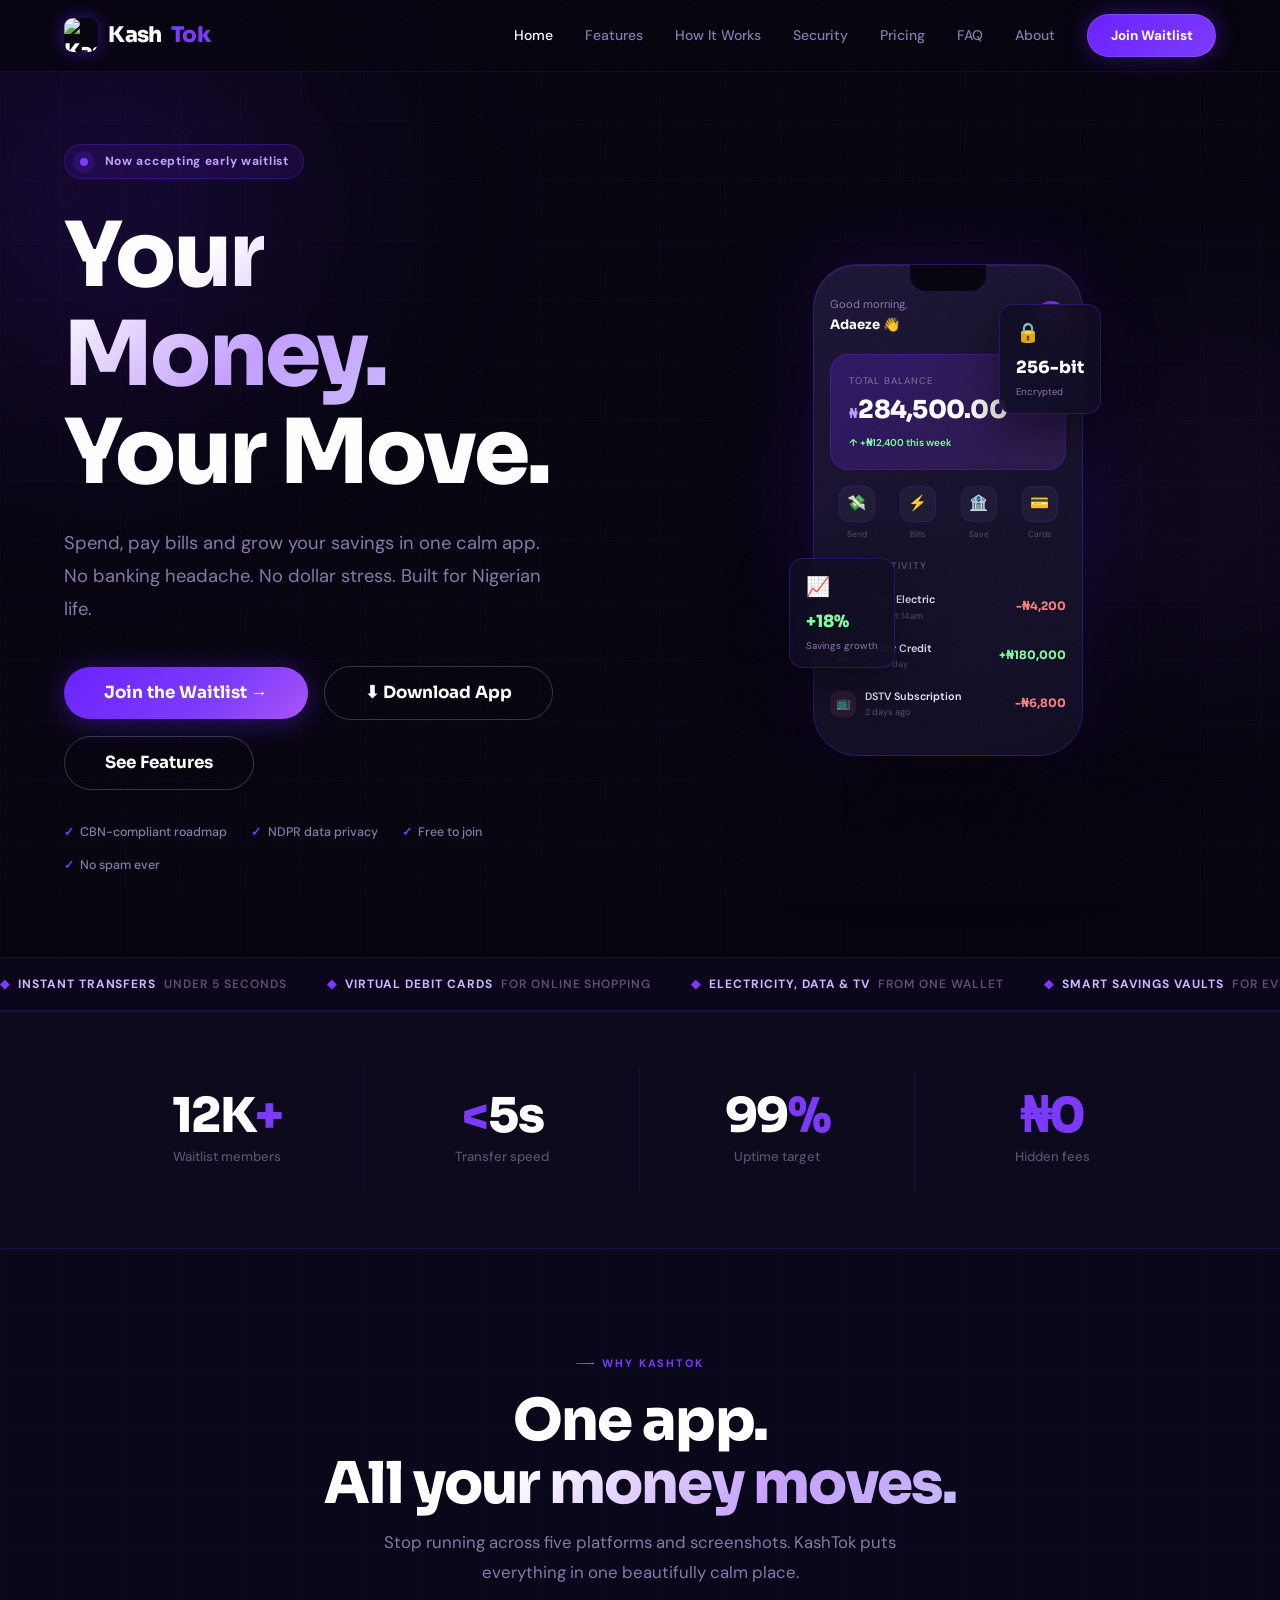
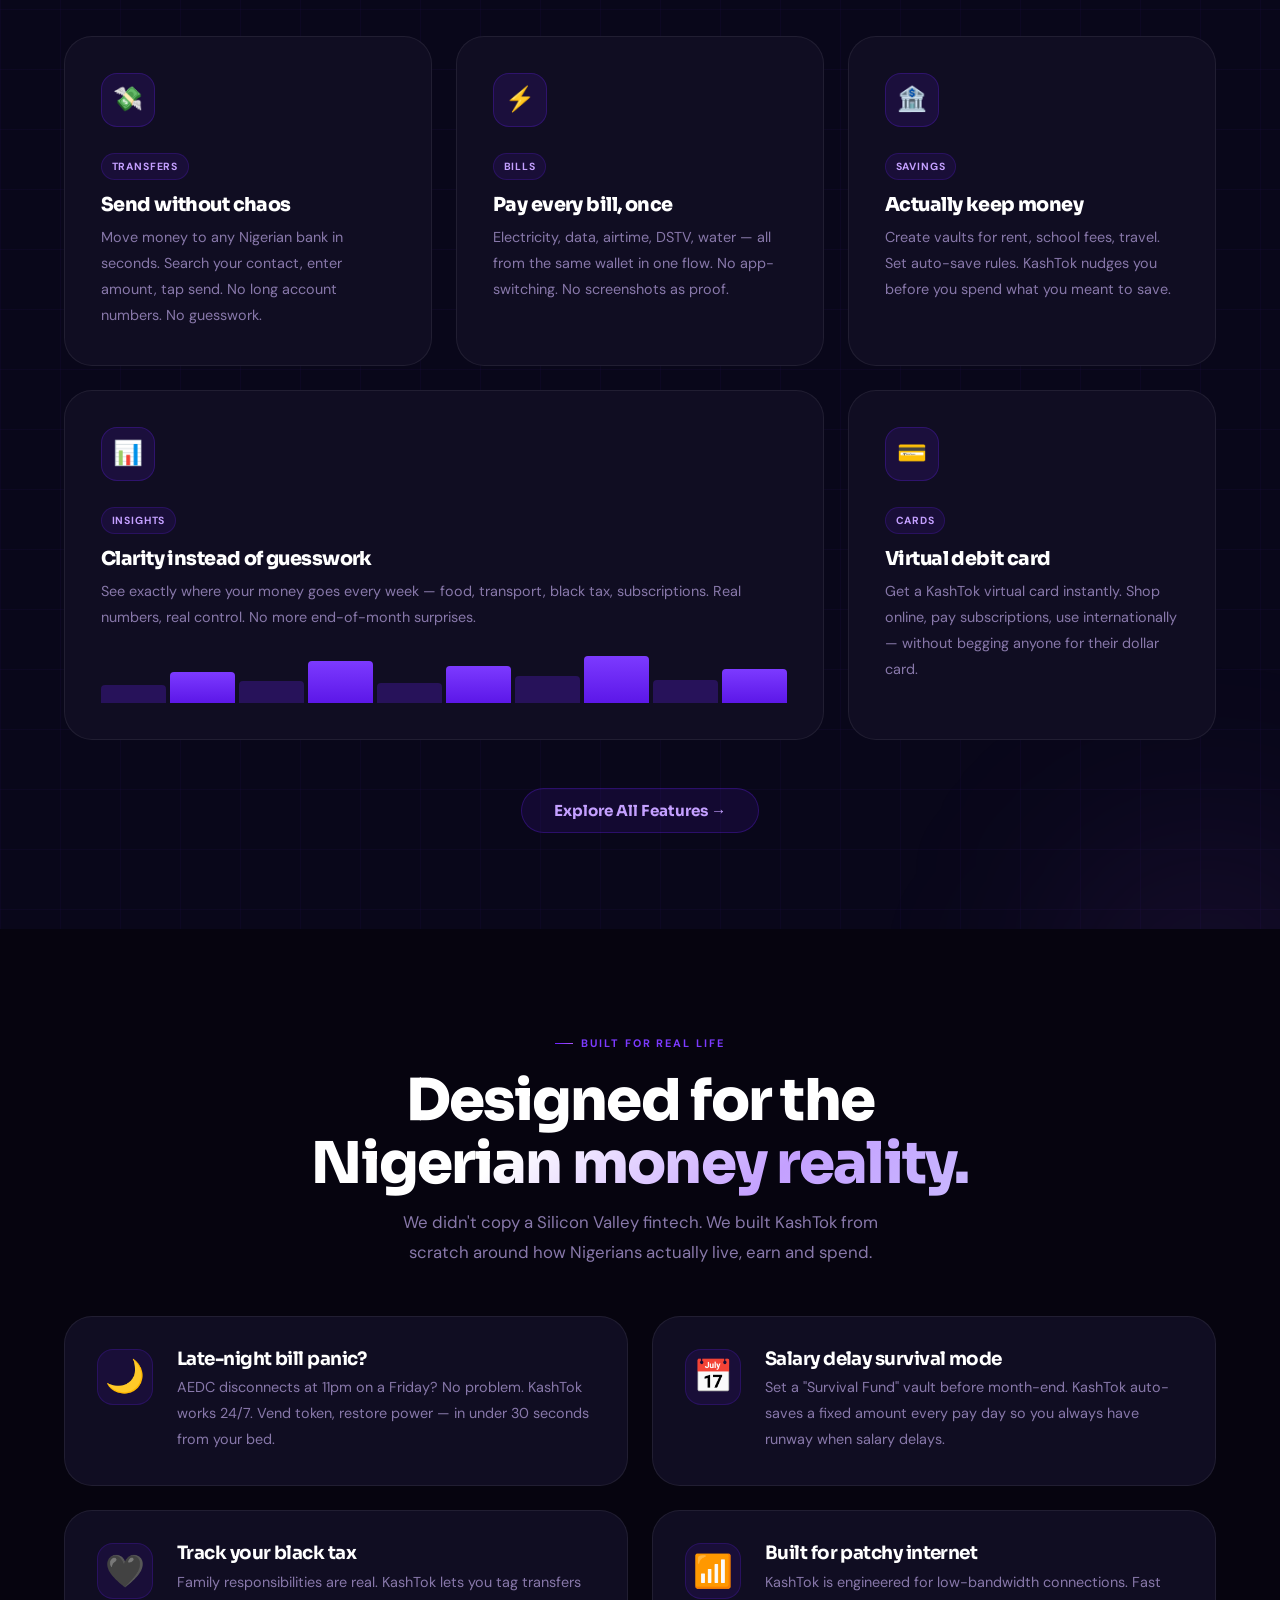
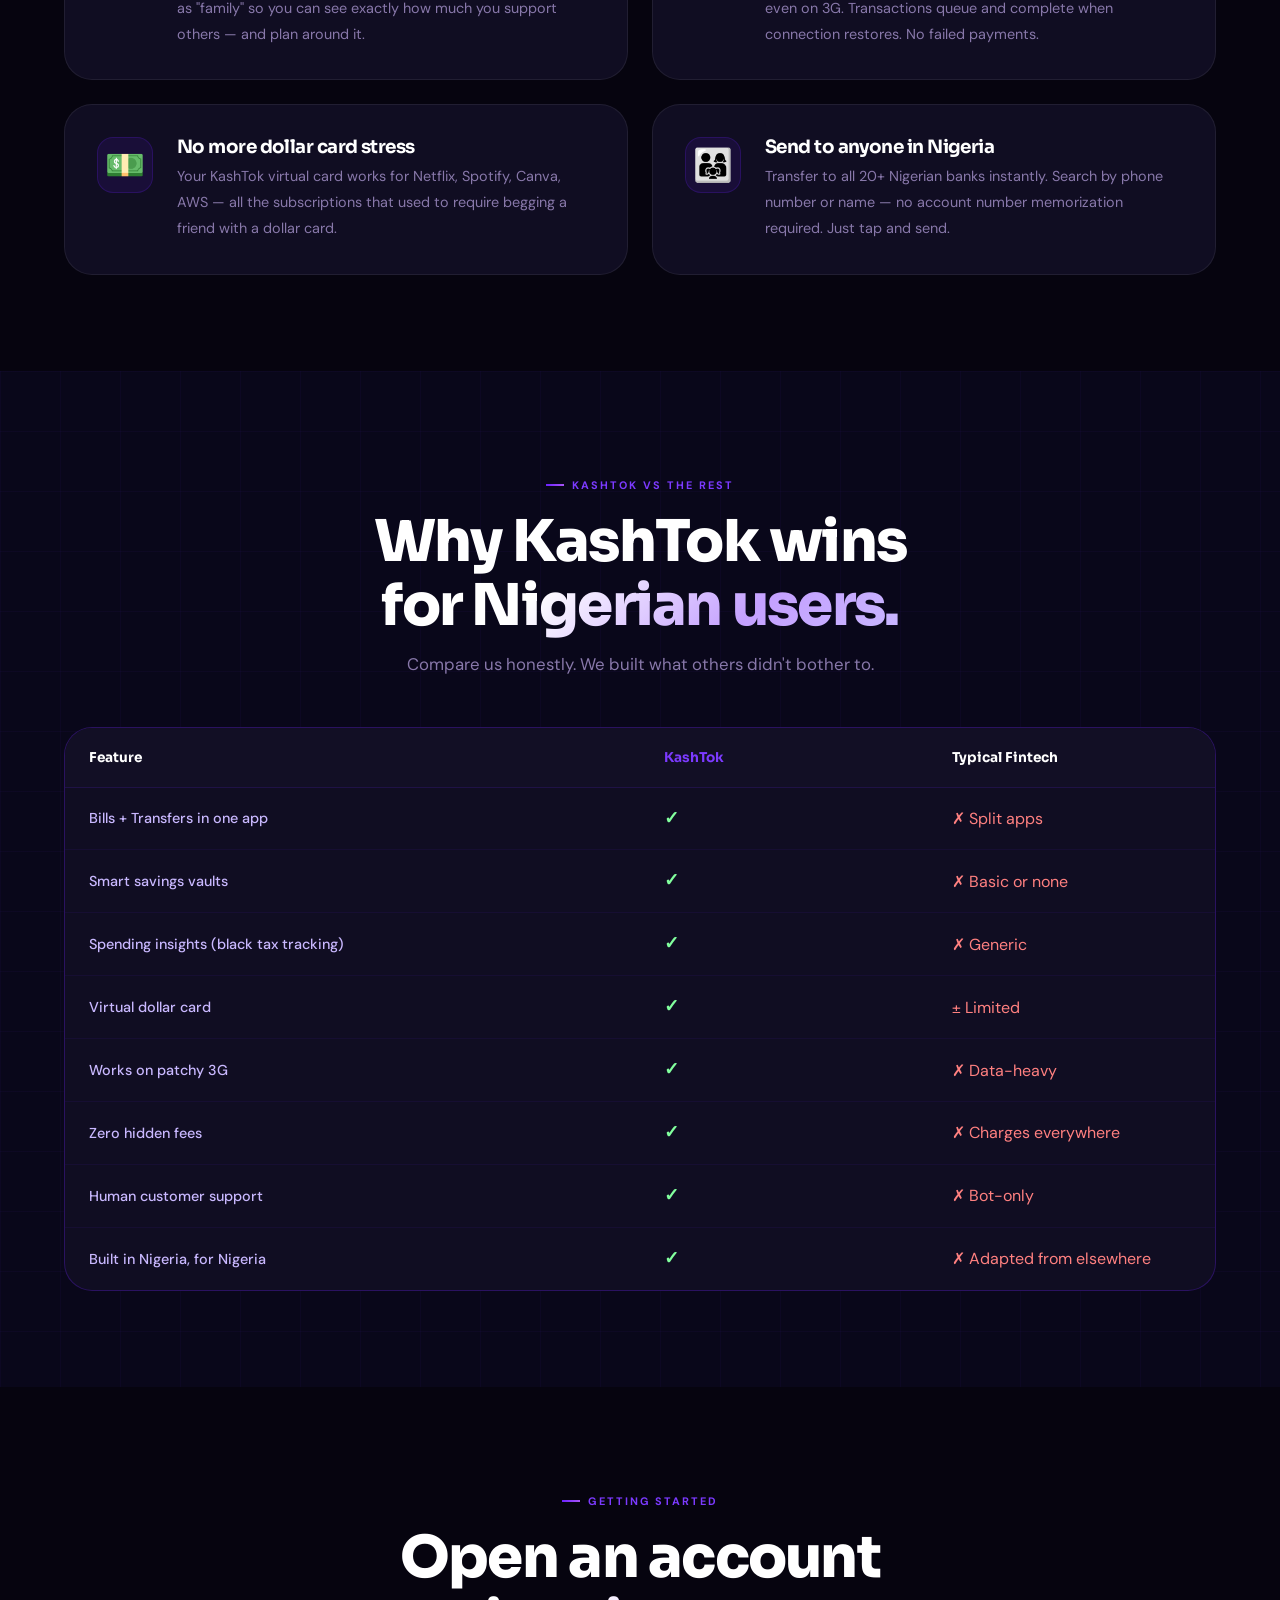
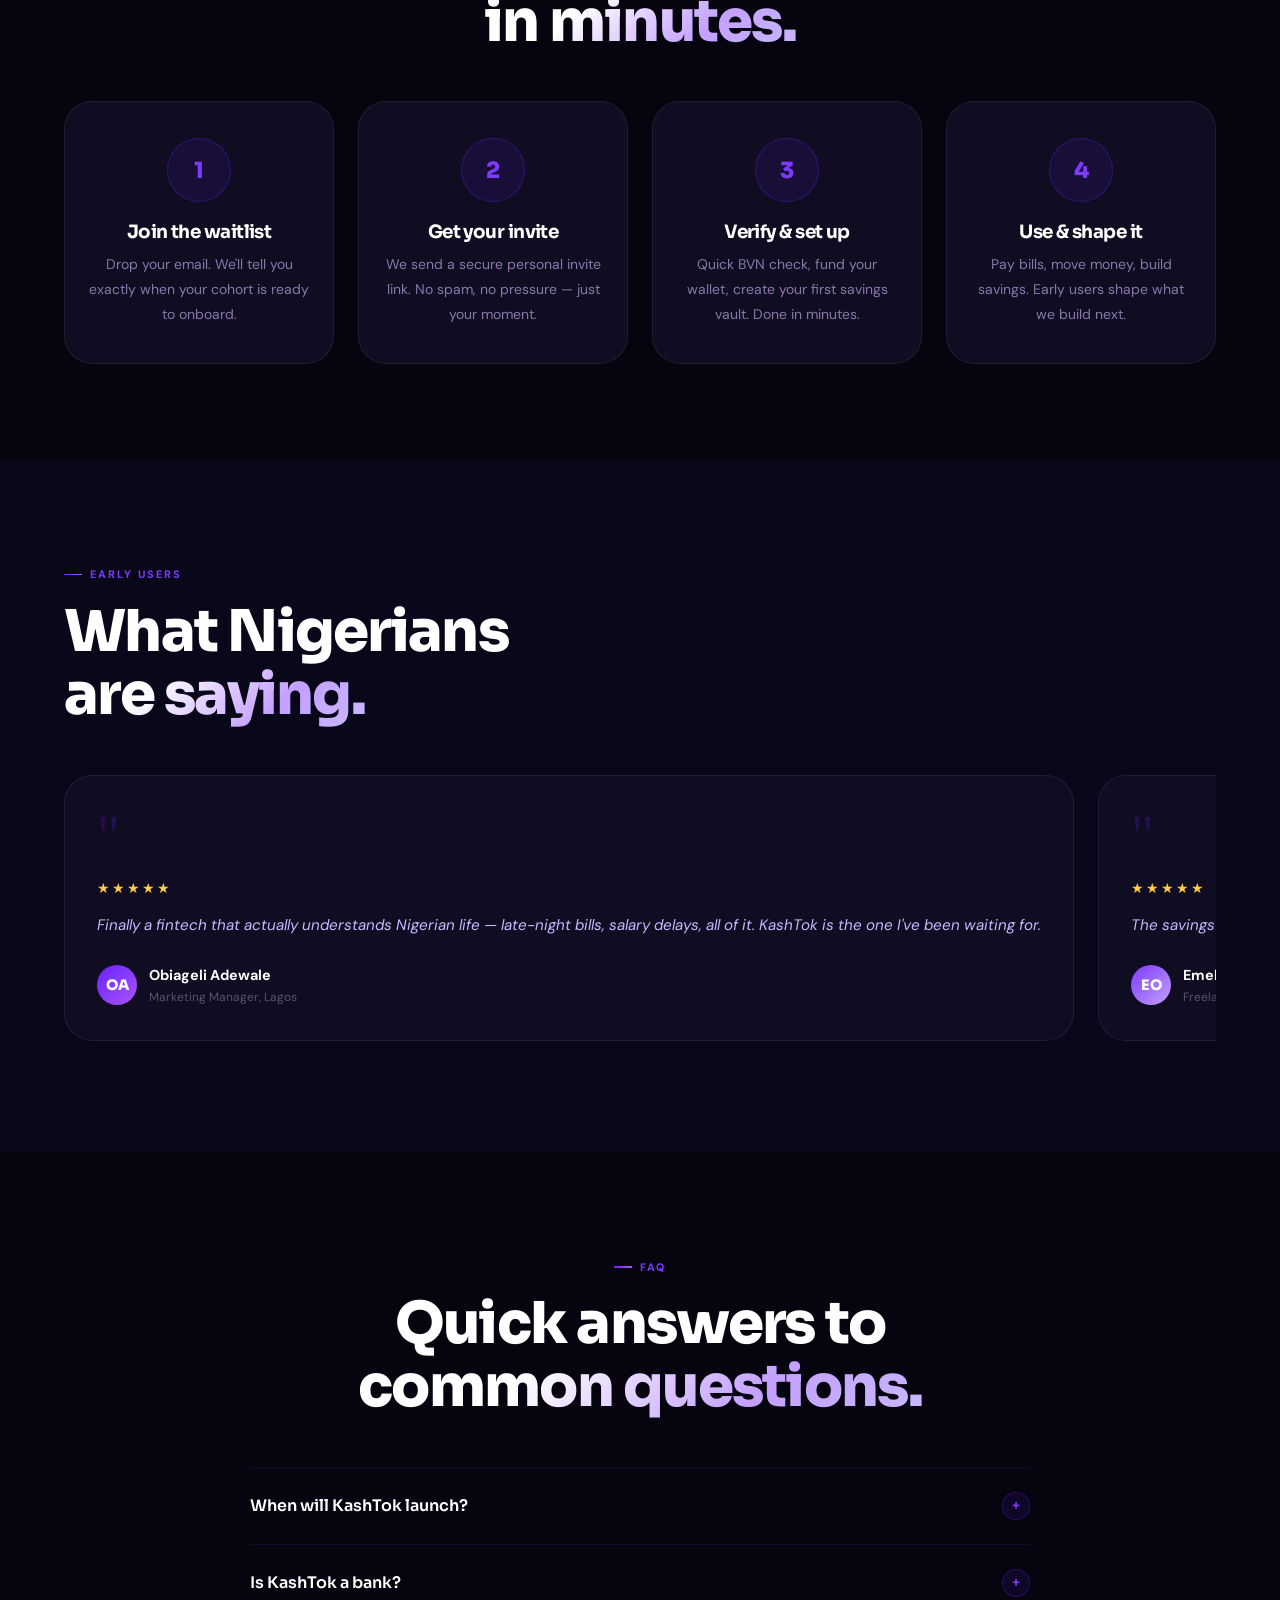
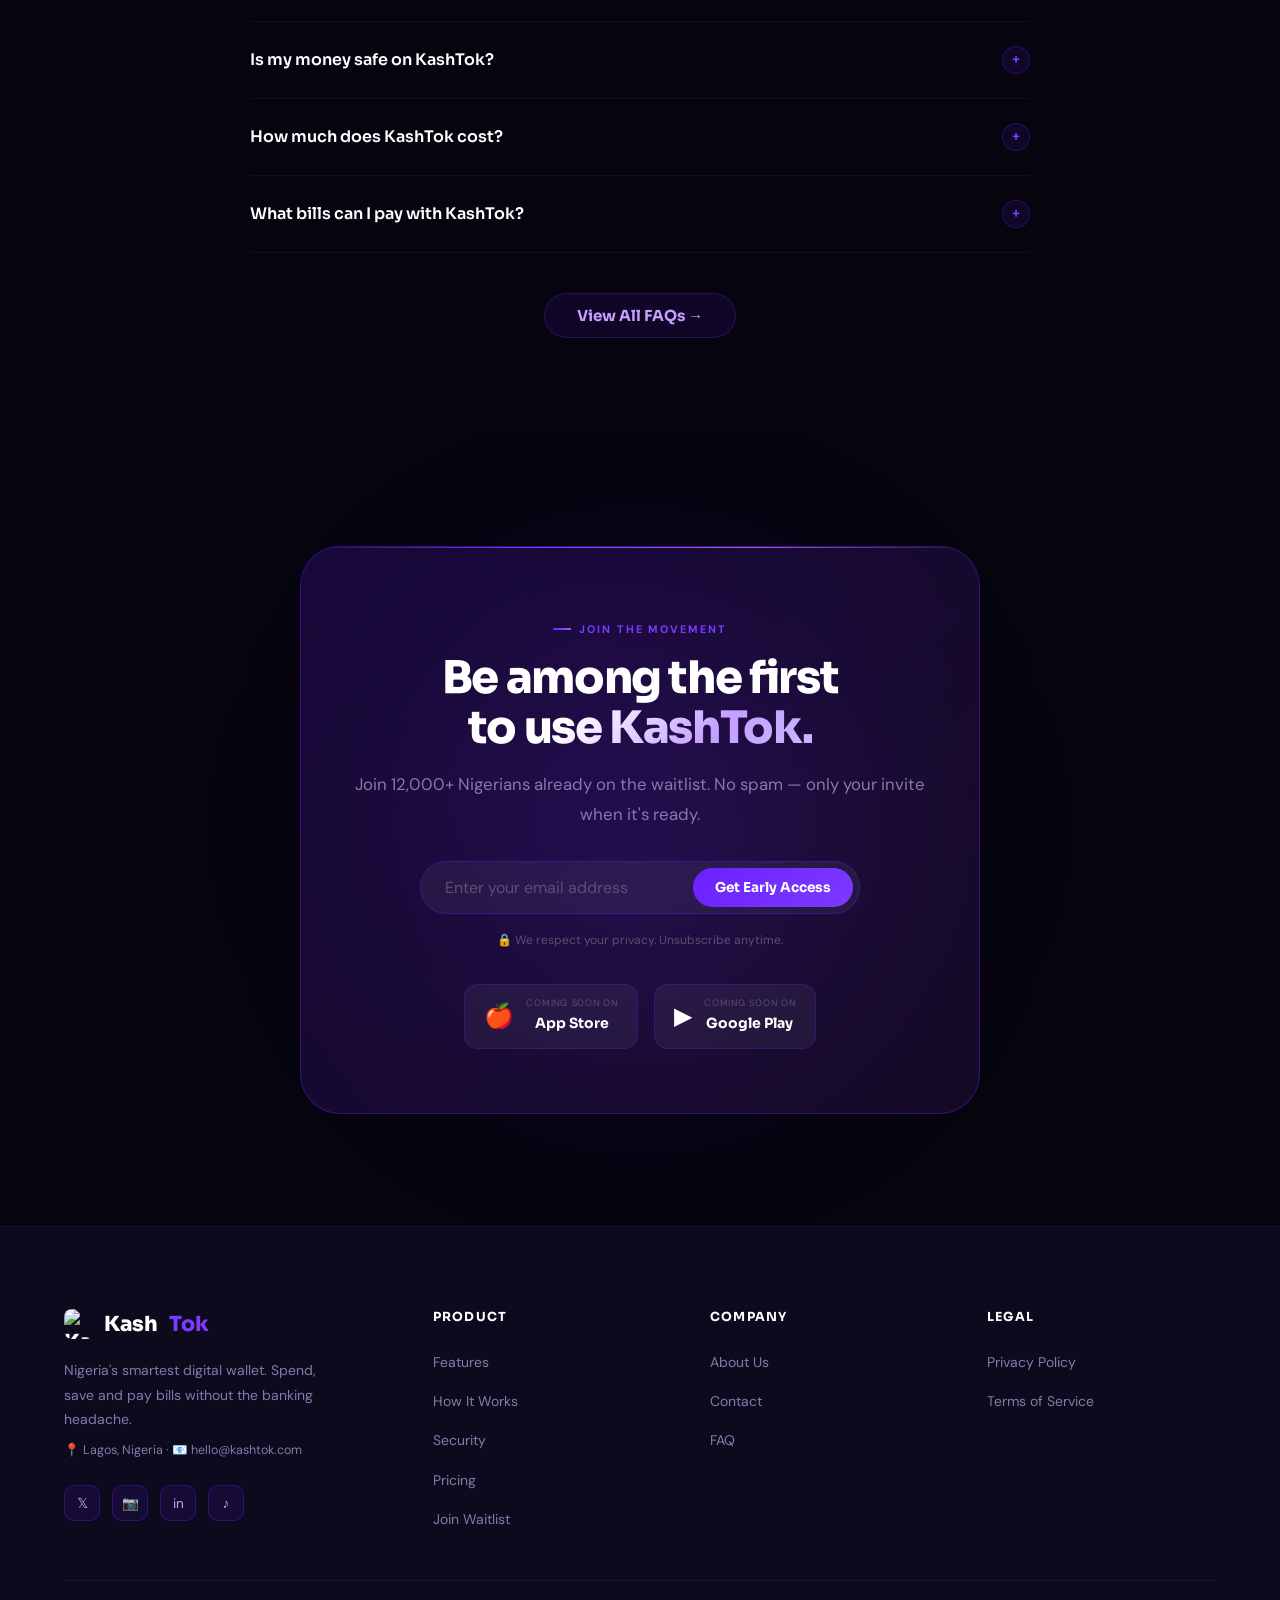
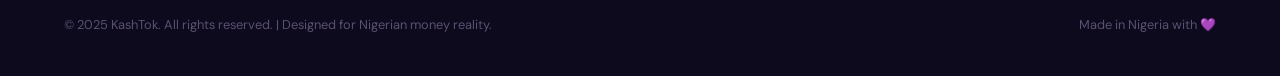
==== commit c91cfe53: "Add download button to hero" ====
--- a/kashtok-site/index.html
+++ b/kashtok-site/index.html
@@ -361,7 +361,7 @@
       <h1><span class="gradient-text">Your Money.</span><br>Your Move.</h1>
       <p class="hero-desc">Spend, pay bills and grow your savings in one calm app. No banking headache. No dollar stress. Built for Nigerian life.</p>
       <div class="btn-row">
-        <a href="/waitlist.html" class="btn btn-primary btn-lg">Join the Waitlist &rarr;</a>
+        <a href="/waitlist.html" class="btn btn-primary btn-lg">Join the Waitlist &rarr;</a><a href="https://expo.dev/accounts/onyedika/projects/gomoni_frontend/builds/28e893cb-cd0f-47ed-bc65-cfda3ef16d44" class="btn btn-outline btn-lg" target="_blank" rel="noopener">⬇ Download App</a>
         <a href="/features.html" class="btn btn-outline btn-lg">See Features</a>
       </div>
       <div class="trust-row">
